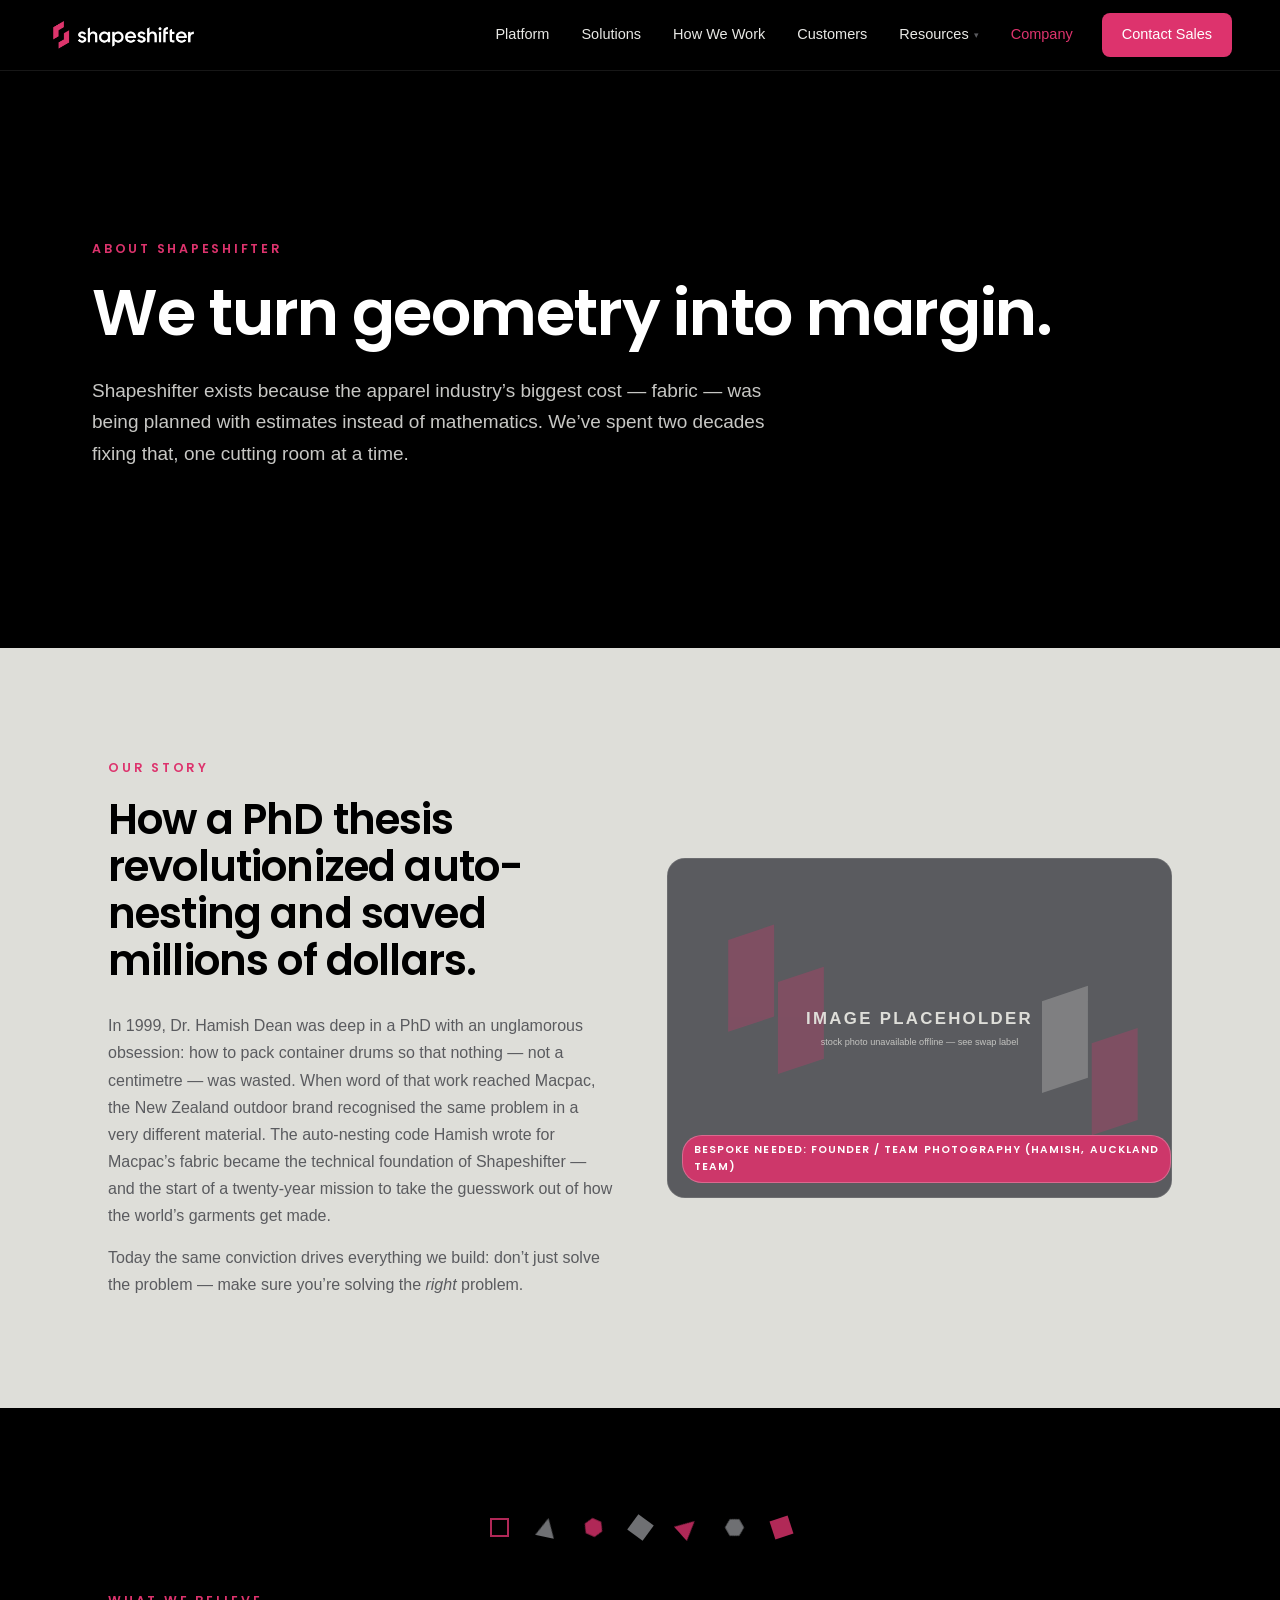
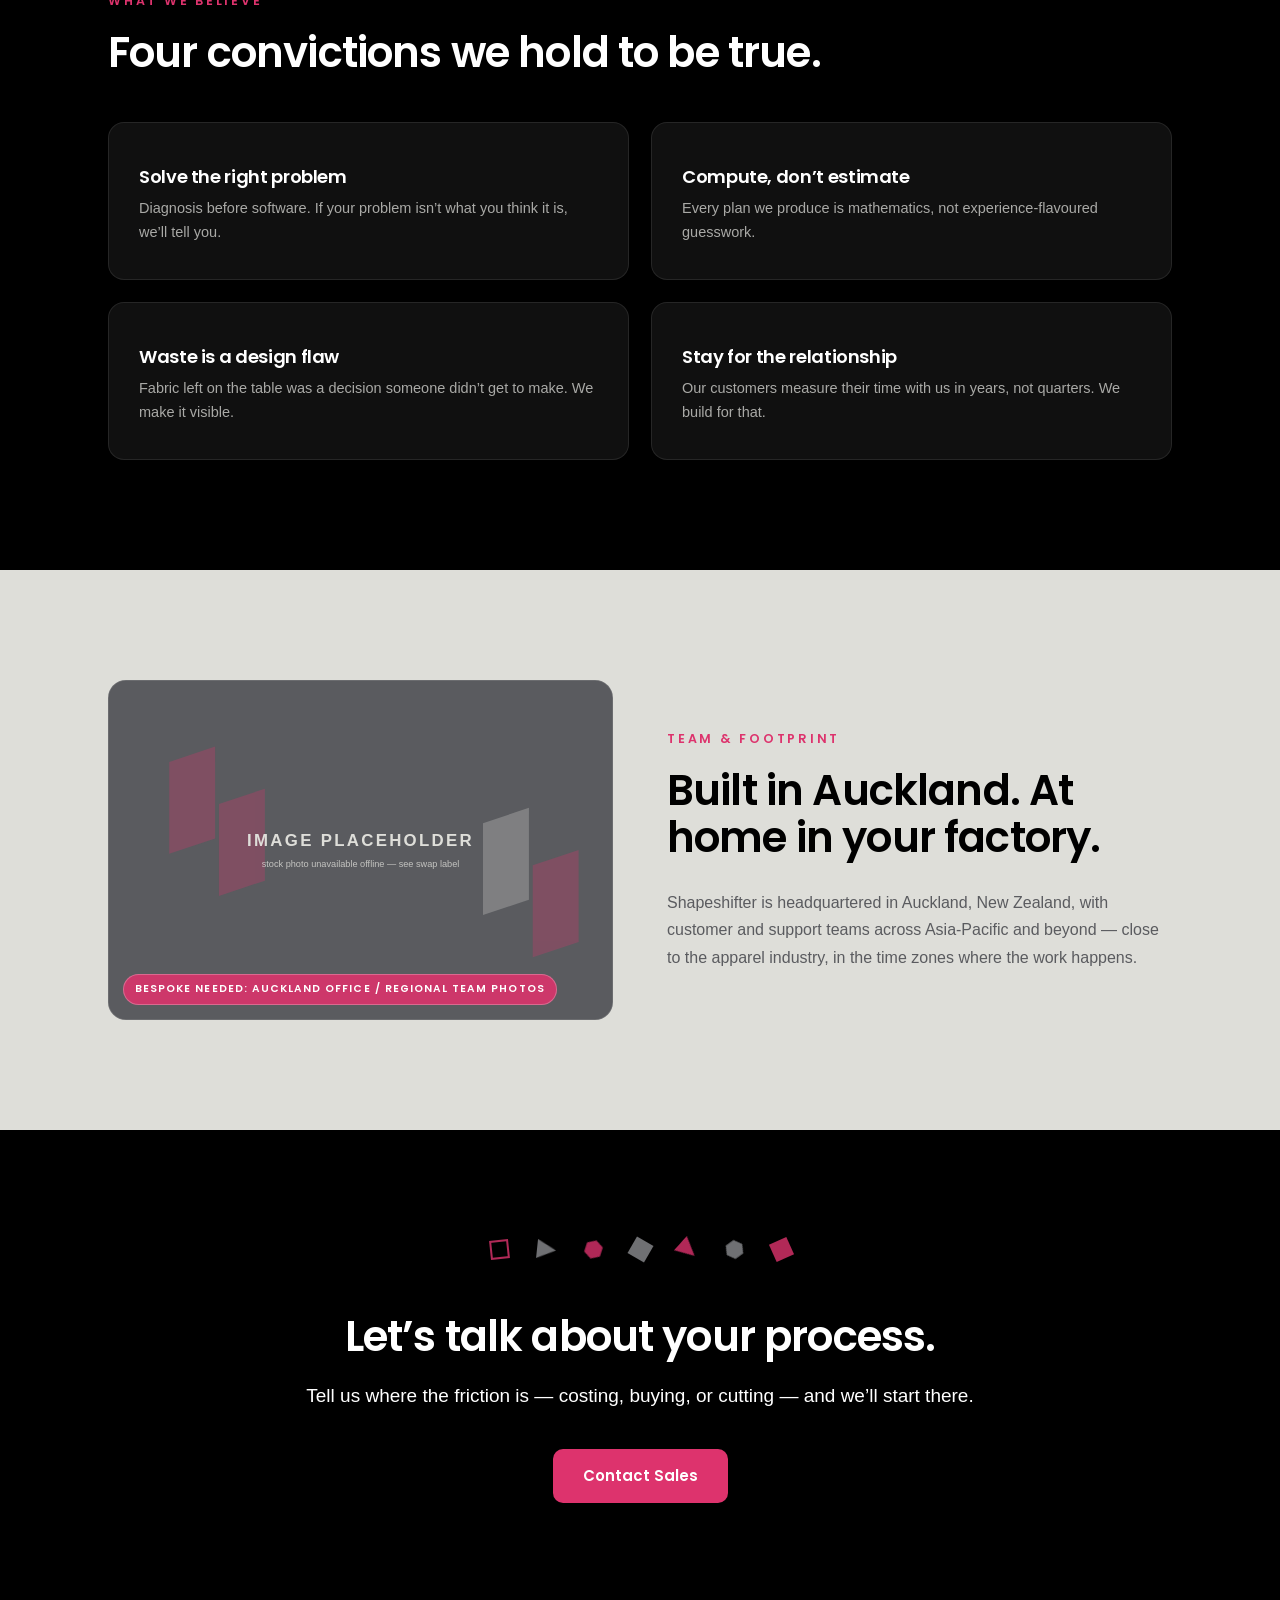
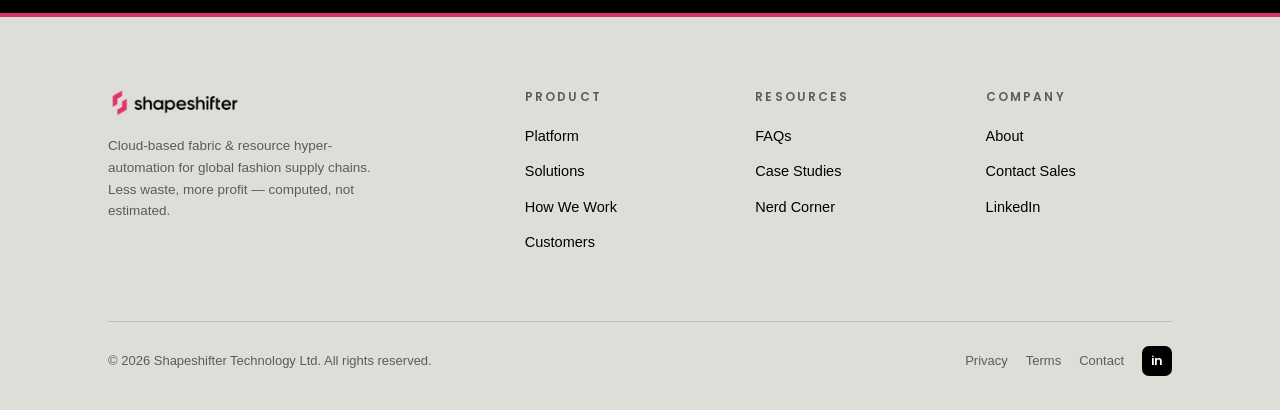
==== company.html @ 65d4a34c "updated resource section" ====
<!DOCTYPE html>
<html lang="en">
<head>
<meta charset="UTF-8">
<meta name="viewport" content="width=device-width, initial-scale=1.0">
<title>Company — A Head for Mathematics, a Heart for Business | Shapeshifter</title>
<meta name="description" content="Founded in Auckland by Dr. Hamish Dean, Shapeshifter has spent two decades taking the guesswork out of apparel production.">
<!-- DRAFT: remove the noindex line below at launch -->
<meta name="robots" content="noindex, nofollow">
<link rel="stylesheet" href="assets/css/style.css?v=4">
</head>
<body data-page="company">
<header class="site-head">
  <div class="bar">
    <a class="logo" href="index.html" aria-label="Shapeshifter home"><img src="assets/img/logo-dark-bg.png" alt="Shapeshifter"></a>
    <button class="burger" aria-label="Menu"><span></span><span></span><span></span></button>
    <ul class="site-nav">
      <li><a href="platform.html" data-nav="platform">Platform</a></li>
      <li><a href="solutions.html" data-nav="solutions">Solutions</a></li>
      <li><a href="how-we-work.html" data-nav="how">How We Work</a></li>
      <li><a href="customers.html" data-nav="customers">Customers</a></li>
      <li class="has-drop">
        <a href="resources.html" data-nav="resources">Resources<span class="caret">&#9662;</span></a>
        <div class="drop">
          <a href="resources.html#faq">FAQs<span>Questions buyers actually ask</span></a>
          <a href="resources.html#case-studies">Case Studies<span>Results on real factory floors</span></a>
          <a href="resources.html#nerd-corner">Nerd Corner<span>The mathematics behind Shapeshifter</span></a>
        </div>
      </li>
      <li><a href="company.html" data-nav="company">Company</a></li>
      <li><a class="btn-nav" href="contact.html">Contact Sales</a></li>
    </ul>
  </div>
</header>
<main>

<section class="sec-dark hero">
  
  <div class="wrap">
    <div class="eyebrow reveal">About Shapeshifter</div>
    <h1 class="h-hero reveal d1">We turn geometry into margin.</h1>
    <p class="lede reveal d2">Shapeshifter exists because the apparel industry&rsquo;s biggest cost &mdash; fabric &mdash; was being planned with estimates instead of mathematics. We&rsquo;ve spent two decades fixing that, one cutting room at a time.</p>
  </div>
</section>

<section class="sec-light pad">
  
  <div class="wrap">
    <div class="split">
      <div>
        <div class="eyebrow reveal">Our Story</div>
        <h2 class="h-sec reveal d1">How a PhD thesis revolutionized auto-nesting and saved millions of dollars.</h2>
        <p class="body-copy reveal d2 mt-2">In 1999, Dr. Hamish Dean was deep in a PhD with an unglamorous obsession: how to pack container drums so that nothing &mdash; not a centimetre &mdash; was wasted. When word of that work reached Macpac, the New Zealand outdoor brand recognised the same problem in a very different material. The auto-nesting code Hamish wrote for Macpac&rsquo;s fabric became the technical foundation of Shapeshifter &mdash; and the start of a twenty-year mission to take the guesswork out of how the world&rsquo;s garments get made.</p>
        <p class="body-copy reveal d3 mt-1">Today the same conviction drives everything we build: don&rsquo;t just solve the problem &mdash; make sure you&rsquo;re solving the <em>right</em> problem.</p>
      </div>
      <figure class="figure "><img src="https://images.unsplash.com/photo-1542044801-30d3e45ae49a?auto=format&fit=crop&w=1600&q=70" alt="Assorted colored thread spools" loading="lazy" onerror="this.onerror=null;this.src='assets/img/placeholder-photo.svg'"><figcaption class="swap-tag bespoke">BESPOKE NEEDED: founder / team photography (Hamish, Auckland team)</figcaption></figure>
    </div>
  </div>
</section>

<section class="sec-dark pad">
  
  <div class="wrap"><div class="shape-row" aria-hidden="true"><i class="sq" data-rs="0.4"></i><i class="tri gray" data-rs="-0.55"></i><i class="hex" data-rs="0.3"></i><i class="sq solid gray" data-rs="-0.34"></i><i class="tri" data-rs="0.5"></i><i class="hex gray" data-rs="-0.4"></i><i class="sq solid" data-rs="0.45"></i></div>
    <div class="eyebrow reveal">What We Believe</div>
    <h2 class="h-sec reveal d1">Four convictions we hold to be true.</h2>
    <div class="grid-2 mt-3">
      <div class="card reveal"><h4>Solve the right problem</h4><p>Diagnosis before software. If your problem isn&rsquo;t what you think it is, we&rsquo;ll tell you.</p></div>
      <div class="card reveal d1"><h4>Compute, don&rsquo;t estimate</h4><p>Every plan we produce is mathematics, not experience-flavoured guesswork.</p></div>
      <div class="card reveal d2"><h4>Waste is a design flaw</h4><p>Fabric left on the table was a decision someone didn&rsquo;t get to make. We make it visible.</p></div>
      <div class="card reveal d3"><h4>Stay for the relationship</h4><p>Our customers measure their time with us in years, not quarters. We build for that.</p></div>
    </div>
  </div>
</section>

<section class="sec-light pad">
  <div class="wrap">
    <div class="split">
      <figure class="figure "><img src="https://images.unsplash.com/photo-1636986056375-184676d8ca14?auto=format&fit=crop&w=1600&q=70" alt="Modern textile production hall" loading="lazy" onerror="this.onerror=null;this.src='assets/img/placeholder-photo.svg'"><figcaption class="swap-tag bespoke">BESPOKE NEEDED: Auckland office / regional team photos</figcaption></figure>
      <div>
        <div class="eyebrow reveal">Team &amp; Footprint</div>
        <h2 class="h-sec reveal d1">Built in Auckland. At home in your factory.</h2>
        <p class="body-copy reveal d2 mt-2">Shapeshifter is headquartered in Auckland, New Zealand, with customer and support teams across Asia-Pacific and beyond &mdash; close to the apparel industry, in the time zones where the work happens.</p>
      </div>
    </div>
  </div>
</section>



<section class="cta-band pad">
  
  <div class="wrap"><div class="shape-row" aria-hidden="true"><i class="sq" data-rs="0.4"></i><i class="tri gray" data-rs="-0.55"></i><i class="hex" data-rs="0.3"></i><i class="sq solid gray" data-rs="-0.34"></i><i class="tri" data-rs="0.5"></i><i class="hex gray" data-rs="-0.4"></i><i class="sq solid" data-rs="0.45"></i></div>
    <h2 class="h-sec reveal">Let&rsquo;s talk about your process.</h2>
    <p class="lede reveal d1">Tell us where the friction is &mdash; costing, buying, or cutting &mdash; and we&rsquo;ll start there.</p>
    <div class="btn-row reveal d2">
      <a class="btn btn-coral" href="contact.html">Contact Sales</a>
    </div>
  </div>
</section>

</main>
<footer class="site-foot">
  <div class="wrap">
    <div class="foot-grid">
      <div>
        <a class="logo" href="index.html"><img src="assets/img/logo-black.png" alt="Shapeshifter"></a>
        <p class="tag">Cloud-based fabric &amp; resource hyper-automation for global fashion supply chains. Less waste, more profit &mdash; computed, not estimated.</p>
      </div>
      <div>
        <h5>Product</h5>
        <ul>
          <li><a href="platform.html">Platform</a></li>
          <li><a href="solutions.html">Solutions</a></li>
          <li><a href="how-we-work.html">How We Work</a></li>
          <li><a href="customers.html">Customers</a></li>
        </ul>
      </div>
      <div>
        <h5>Resources</h5>
        <ul>
          <li><a href="resources.html#faq">FAQs</a></li>
          <li><a href="resources.html#case-studies">Case Studies</a></li>
          <li><a href="resources.html#nerd-corner">Nerd Corner</a></li>
        </ul>
      </div>
      <div>
        <h5>Company</h5>
        <ul>
          <li><a href="company.html">About</a></li>
          <li><a href="contact.html">Contact Sales</a></li>
          <li><a href="https://www.linkedin.com/company/shapeshiftersocial" target="_blank" rel="noopener">LinkedIn</a></li>
        </ul>
      </div>
    </div>
    <div class="foot-base">
      <span>&copy; <span data-year>2026</span> Shapeshifter Technology Ltd. All rights reserved.</span>
      <span class="right">
        <a href="#">Privacy</a>
        <a href="#">Terms</a>
        <a href="contact.html">Contact</a>
        <a class="li-badge" href="https://www.linkedin.com/company/shapeshiftersocial" target="_blank" rel="noopener" aria-label="Shapeshifter on LinkedIn">in</a>
      </span>
    </div>
  </div>
</footer>
<script src="assets/js/main.js"></script>
</body>
</html>
---- assets/css/style.css ----
/* ============================================================
   ShapeShifter — mockup design system
   Palette: #000000 · #D26763 (coral) · #5A5B5F (gray) · #DEDED9 (stone)
   Headings: Poppins SemiBold (self-hosted) · Body: system sans
   ============================================================ */

@font-face{
  font-family:'Poppins'; font-style:normal; font-weight:400; font-display:swap;
  src:url('../fonts/poppins-latin-400-normal.woff2') format('woff2');
}
@font-face{
  font-family:'Poppins'; font-style:normal; font-weight:600; font-display:swap;
  src:url('../fonts/poppins-latin-600-normal.woff2') format('woff2');
}

:root{
  --black:#000000;
  --coral:#DD336D;
  --coral-deep:#B62456;
  --gray:#5A5B5F;
  --stone:#DEDED9;
  --white:#ffffff;
  --head:'Poppins',-apple-system,BlinkMacSystemFont,"Segoe UI",Roboto,Helvetica,Arial,sans-serif;
  --body:-apple-system,BlinkMacSystemFont,"Segoe UI",Roboto,Helvetica,Arial,sans-serif;
  --nav-h:70px;
  --wrap:1120px;
}

*{box-sizing:border-box;margin:0;padding:0}
html{scroll-behavior:smooth}
body{font-family:var(--body);color:var(--black);background:var(--black);line-height:1.6;-webkit-font-smoothing:antialiased}
img{max-width:100%;display:block}
a{color:inherit;text-decoration:none}
ul{list-style:none}

h1,h2,h3,h4{font-family:var(--head);font-weight:600;line-height:1.12;letter-spacing:-.02em}
.h-hero{font-size:clamp(38px,5.6vw,64px)}
.h-sec{font-size:clamp(28px,3.6vw,42px)}
.h-sub{font-size:clamp(19px,2vw,24px)}

.wrap{max-width:var(--wrap);margin:0 auto;padding:0 28px}
.eyebrow{font-family:var(--head);font-weight:600;font-size:12.5px;letter-spacing:.22em;text-transform:uppercase;color:var(--coral);margin-bottom:18px}
.lede{font-size:clamp(16px,1.6vw,19px);line-height:1.65;max-width:680px}
.body-copy{font-size:16px;line-height:1.7;max-width:680px}
.sec-dark .lede,.sec-dark .body-copy{color:#c7c7c4}
.sec-light .lede,.sec-light .body-copy{color:var(--gray)}

/* ---------- header ---------- */
.site-head{position:fixed;top:0;left:0;right:0;z-index:1000;background:rgba(0,0,0,.92);backdrop-filter:blur(10px);-webkit-backdrop-filter:blur(10px);border-bottom:1px solid rgba(255,255,255,.09)}
.site-head .bar{max-width:1240px;margin:0 auto;height:var(--nav-h);display:flex;align-items:center;gap:20px;padding:0 28px}
.site-head .logo img{height:36px;width:auto}
.site-nav{margin-left:auto;display:flex;align-items:center;gap:6px}
.site-nav>li{position:relative}
.site-nav>li>a{display:block;padding:10px 13px;color:#e8e8e5;font-size:14.5px;font-weight:500;border-radius:8px;transition:color .2s}
.site-nav>li>a:hover,.site-nav>li>a.active{color:var(--coral)}
.site-nav .caret{display:inline-block;margin-left:5px;font-size:9px;transform:translateY(-1px);color:var(--gray)}
.drop{position:absolute;top:calc(100% + 10px);left:50%;transform:translate(-50%,8px);background:#0d0d0d;border:1px solid rgba(255,255,255,.12);border-radius:12px;padding:8px;min-width:210px;opacity:0;visibility:hidden;transition:all .22s;box-shadow:0 18px 50px rgba(0,0,0,.5)}
.drop a{display:block;padding:10px 14px;font-size:14px;color:#d5d5d2;border-radius:8px;white-space:nowrap}
.drop a:hover{background:rgba(221,51,109,.14);color:#fff}
.drop a span{display:block;font-size:11.5px;color:var(--gray);margin-top:1px}
.has-drop:hover .drop,.has-drop.open .drop{opacity:1;visibility:visible;transform:translate(-50%,0)}
.btn-nav{background:var(--coral);color:#fff !important;font-weight:600;padding:10px 20px !important;border-radius:9px;margin-left:10px;transition:background .2s}
.btn-nav:hover{background:var(--coral-deep);color:#fff !important}
.burger{display:none;margin-left:auto;background:none;border:0;cursor:pointer;padding:8px}
.burger span{display:block;width:24px;height:2px;background:#fff;margin:5px 0;transition:.3s}

/* ---------- sections ---------- */
section{position:relative;overflow:hidden}
.sec-dark{background:var(--black);color:var(--white)}
.sec-light{background:var(--stone);color:var(--black)}
.pad{padding:110px 0}
.pad-sm{padding:80px 0}

/* hero */
.hero{padding:170px 0 110px;min-height:72vh;display:flex;align-items:center}
.hero .wrap{margin-left:clamp(28px,5vw,96px);margin-right:auto}
.hero .lede{margin-top:26px}

/* buttons */
.btn-row{display:flex;gap:14px;margin-top:38px;flex-wrap:wrap}
.btn{display:inline-block;font-family:var(--head);font-weight:600;font-size:15px;padding:15px 30px;border-radius:10px;transition:all .22s;cursor:pointer;border:0}
.btn-coral{background:var(--coral);color:#fff}
.btn-coral:hover{background:var(--coral-deep);transform:translateY(-2px)}
.btn-ghost{border:1.5px solid rgba(255,255,255,.4);color:#fff;background:transparent}
.btn-ghost:hover{border-color:var(--coral);color:var(--coral)}
.sec-light .btn-ghost{border-color:rgba(0,0,0,.35);color:var(--black)}
.sec-light .btn-ghost:hover{border-color:var(--coral);color:var(--coral)}

/* film / video */
.film-frame{position:relative;border-radius:18px;overflow:hidden;box-shadow:0 30px 80px rgba(0,0,0,.55);border:1px solid rgba(255,255,255,.12)}
.film-frame::before{content:"";display:block;padding-top:56.25%}
.film-frame iframe{position:absolute;inset:0;width:100%;height:100%;border:0}
.film-tag{display:flex;align-items:center;gap:10px;margin-bottom:22px;font-family:var(--head);font-weight:600;font-size:12.5px;letter-spacing:.2em;text-transform:uppercase;color:var(--gray)}
.film-tag i{width:34px;height:1.5px;background:var(--coral);display:inline-block}

/* cards */
.grid-3{display:grid;grid-template-columns:repeat(3,1fr);gap:22px}
.grid-4{display:grid;grid-template-columns:repeat(4,1fr);gap:20px}
.grid-2{display:grid;grid-template-columns:repeat(2,1fr);gap:22px}
.card{background:var(--white);border-radius:16px;padding:34px 30px;box-shadow:0 6px 26px rgba(0,0,0,.06)}
.sec-dark .card{background:#101010;border:1px solid rgba(255,255,255,.09);box-shadow:none}
.sec-dark .card h4{color:#fff}
.stat{font-family:var(--head);font-weight:600;font-size:clamp(38px,4.6vw,54px);color:var(--coral);letter-spacing:-.03em;line-height:1}
.card h4{font-size:18px;margin-top:10px}
.card p{font-size:14.5px;color:var(--gray);margin-top:10px;line-height:1.65}
.sec-dark .card p{color:#a9a9a6}

/* numbered steps */
.step-no{font-family:var(--head);font-weight:600;font-size:13px;letter-spacing:.16em;color:var(--coral)}

/* feature tiles (platform "Powerful features") */
.tile{border-radius:16px;padding:30px 28px;background:#101010;border:1px solid rgba(255,255,255,.09);transition:border-color .25s,transform .25s}
.tile:hover{border-color:var(--coral);transform:translateY(-4px)}
.tile .glyph{width:42px;height:42px;margin-bottom:18px;position:relative}
.tile .glyph::before,.tile .glyph::after{content:"";position:absolute;width:16px;height:24px;background:var(--coral);transform:skewY(-16deg)}
.tile .glyph::before{left:2px;top:0;opacity:.55}
.tile .glyph::after{left:16px;top:10px}
.tile h4{font-size:17px;color:#fff}
.tile p{font-size:14px;color:#a9a9a6;margin-top:8px;line-height:1.6}

/* accordion (E -> P -> S) */
.acc{border:1px solid rgba(255,255,255,.14);border-radius:16px;overflow:hidden;margin-top:44px}
.sec-light .acc{border-color:rgba(0,0,0,.15)}
.acc-item + .acc-item{border-top:1px solid rgba(255,255,255,.14)}
.sec-light .acc-item + .acc-item{border-top-color:rgba(0,0,0,.15)}
.acc-btn{width:100%;display:flex;align-items:center;justify-content:space-between;gap:16px;background:none;border:0;cursor:pointer;padding:22px 26px;font-family:var(--head);font-weight:600;font-size:17px;color:inherit;text-align:left}
.acc-btn .plus{font-size:22px;color:var(--coral);font-weight:400;transition:transform .3s}
.acc-item.open .acc-btn .plus{transform:rotate(45deg)}
.acc-panel{max-height:0;overflow:hidden;transition:max-height .45s ease}
.eps{display:grid;grid-template-columns:repeat(3,1fr);gap:12px;padding:0 26px 26px}
.eps>div{background:rgba(255,255,255,.05);border:1px solid rgba(255,255,255,.09);border-radius:12px;padding:18px}
.sec-light .eps>div{background:#fff;border-color:rgba(0,0,0,.07)}
.eps .k{font-family:var(--head);font-weight:600;font-size:10.5px;letter-spacing:.16em;text-transform:uppercase;margin-bottom:8px}
.eps .k.e{color:var(--gray)} .eps .k.p{color:#f082a9} .eps .k.s{color:var(--coral)}
.sec-light .eps .k.p{color:var(--coral-deep)}
.eps p{font-size:13.5px;line-height:1.6;color:#c7c7c4}
.sec-light .eps p{color:var(--gray)}

/* quotes */
.quote-big{font-family:var(--head);font-weight:600;font-size:clamp(22px,3vw,32px);line-height:1.35;max-width:840px}
.quote-big::before{content:"\201C";color:var(--coral);font-size:1.4em;line-height:0;vertical-align:-.35em;margin-right:6px}
.quote-who{margin-top:22px;font-size:14px;color:var(--gray);font-weight:600}
.quote-card{background:#101010;border:1px solid rgba(255,255,255,.09);border-left:3px solid var(--coral);border-radius:14px;padding:28px}
.quote-card p{font-size:16px;line-height:1.6;font-weight:500;color:#e8e8e5}
.quote-card .quote-who{margin-top:16px}

/* media / figures */
.figure{position:relative;border-radius:18px;overflow:hidden;background:#5A5B5F url('../img/placeholder-photo.svg') center/cover no-repeat;border:1px solid rgba(255,255,255,.10)}
.figure img{width:100%;height:100%;object-fit:cover;transform:scale(1.02);transition:transform 6s ease}
.figure:hover img{transform:scale(1.09)}
.swap-tag{position:absolute;left:14px;bottom:14px;z-index:3;background:rgba(0,0,0,.72);color:#fff;font-family:var(--head);font-weight:600;font-size:10.5px;letter-spacing:.1em;text-transform:uppercase;padding:6px 11px;border-radius:20px;border:1px solid rgba(255,255,255,.25)}
.swap-tag.bespoke{background:rgba(221,51,109,.88)}
.split{display:grid;grid-template-columns:1fr 1fr;gap:54px;align-items:center}
.split .figure{min-height:340px}
.split .figure img{position:absolute;inset:0}

/* logo chips / names */
.chips{display:flex;flex-wrap:wrap;gap:12px;margin-top:26px}
.chips span{border:1px solid rgba(0,0,0,.2);border-radius:8px;padding:9px 18px;font-family:var(--head);font-weight:600;font-size:12.5px;letter-spacing:.08em;color:var(--gray);background:#fff}
.sec-dark .chips span{background:transparent;border-color:rgba(255,255,255,.2);color:#c7c7c4}

/* stats band */
.stat-band{display:flex;gap:64px;flex-wrap:wrap;margin-top:46px}
.stat-band .v{font-family:var(--head);font-weight:600;font-size:clamp(34px,4vw,48px);color:var(--coral);line-height:1}
.stat-band .l{font-size:13.5px;color:var(--gray);margin-top:8px;max-width:180px;line-height:1.5}

/* FAQ */
.faq-cat{font-family:var(--head);font-weight:600;font-size:12.5px;letter-spacing:.2em;text-transform:uppercase;color:var(--coral);margin:40px 0 6px}
.faq-item{border-bottom:1px solid rgba(0,0,0,.12);padding:20px 0}
.faq-item h4{font-size:17px}
.faq-item p{font-size:15px;color:var(--gray);margin-top:8px;max-width:760px;line-height:1.65}

/* resource cards */
.res-card{display:block;background:var(--white);border-radius:16px;overflow:hidden;box-shadow:0 6px 26px rgba(0,0,0,.06);transition:transform .25s,box-shadow .25s}
.res-card:hover{transform:translateY(-5px);box-shadow:0 16px 40px rgba(0,0,0,.12)}
.res-card .figure{border-radius:0;height:170px}
.res-card .pad-in{padding:22px 24px 26px}
.res-card .kind{font-family:var(--head);font-weight:600;font-size:11px;letter-spacing:.16em;text-transform:uppercase;color:var(--coral)}
.res-card h4{font-size:17px;margin-top:8px;line-height:1.35}
.res-card p{font-size:13.5px;color:var(--gray);margin-top:8px}
.sec-dark .res-card{background:#101010;border:1px solid rgba(255,255,255,.09)}
.sec-dark .res-card h4{color:#fff}

/* CTA band */
.cta-band{position:relative;background:var(--black);color:#fff;text-align:center}
.cta-band .h-sec{max-width:760px;margin:0 auto}
.cta-band .lede{margin:20px auto 0}
.cta-band .btn-row{justify-content:center}

/* footer */
.site-foot{background:var(--stone);color:var(--black);padding:70px 0 34px;border-top:4px solid var(--coral)}
.foot-grid{display:grid;grid-template-columns:2fr 1fr 1fr 1fr;gap:44px}
.site-foot .logo img{height:32px}
.site-foot .tag{font-size:13.5px;color:var(--gray);margin-top:16px;max-width:280px;line-height:1.6}
.site-foot h5{font-family:var(--head);font-weight:600;font-size:12px;letter-spacing:.18em;text-transform:uppercase;color:var(--gray);margin-bottom:16px}
.site-foot li{margin-bottom:10px}
.site-foot li a{font-size:14.5px;color:var(--black);transition:color .2s}
.site-foot li a:hover{color:var(--coral)}
.foot-base{display:flex;flex-wrap:wrap;gap:18px;align-items:center;margin-top:56px;padding-top:24px;border-top:1px solid rgba(0,0,0,.14);font-size:13px;color:var(--gray)}
.foot-base .right{margin-left:auto;display:flex;gap:18px;align-items:center}
.foot-base a:hover{color:var(--coral)}
.li-badge{display:inline-flex;align-items:center;justify-content:center;width:30px;height:30px;border-radius:7px;background:var(--black);color:#fff;font-family:var(--head);font-weight:600;font-size:12.5px}
.li-badge:hover{background:var(--coral);color:#fff}

/* floating brand shapes */
.shapes{position:absolute;inset:0;pointer-events:none;z-index:0}
.shape{position:absolute;background:var(--coral);opacity:.18;transform:skewY(-16deg);border-radius:4px;will-change:transform}
.sec-light .shape{opacity:.28}
.wrap,.hero .wrap{position:relative;z-index:2}

/* scroll reveal */
.reveal{opacity:0;transform:translateY(28px);transition:opacity .8s ease,transform .8s ease}
.reveal.in{opacity:1;transform:none}
.d1{transition-delay:.12s}.d2{transition-delay:.24s}.d3{transition-delay:.36s}.d4{transition-delay:.48s}
@media (prefers-reduced-motion:reduce){.reveal{opacity:1;transform:none;transition:none}.figure img{transition:none}}

/* helpers */
.mt-1{margin-top:14px}.mt-2{margin-top:28px}.mt-3{margin-top:46px}.mt-4{margin-top:64px}
.center{text-align:center}
.max-720{max-width:720px}
.mx-auto{margin-left:auto;margin-right:auto}

/* ---------- responsive ---------- */
@media(max-width:960px){
  .grid-3,.grid-4{grid-template-columns:repeat(2,1fr)}
  .split{grid-template-columns:1fr;gap:30px}
  .foot-grid{grid-template-columns:1fr 1fr}
}
@media(max-width:720px){
  .site-nav{position:fixed;top:var(--nav-h);left:0;right:0;background:#000;flex-direction:column;align-items:stretch;padding:16px 22px 26px;gap:2px;display:none;border-bottom:1px solid rgba(255,255,255,.12)}
  .site-nav.open{display:flex}
  .drop{position:static;transform:none;opacity:1;visibility:visible;display:none;box-shadow:none;border:0;background:rgba(255,255,255,.04);margin:4px 0 8px}
  .has-drop.open .drop{display:block}
  .btn-nav{margin:14px 0 0;text-align:center}
  .burger{display:block}
  .grid-3,.grid-4,.grid-2,.eps{grid-template-columns:1fr}
  .stat-band{gap:34px}
  .hero{padding:130px 0 80px;min-height:0}
  .pad{padding:76px 0}
}

/* ---------- v3 additions ---------- */
/* hero background image */
.hero-bg{position:absolute;inset:0;z-index:0}
.hero-bg img{width:100%;height:100%;object-fit:cover;opacity:0.9}
.hero-bg::after{content:"";position:absolute;inset:0;background:linear-gradient(100deg,rgba(0,0,0,0.94) 5%,rgba(0,0,0,.1) 65%,rgba(0,0,0,.85) 100%)}
.hero-swap{position:absolute;right:18px;bottom:18px;left:auto;z-index:5}

/* film fallback link */
.film-fallback{margin-top:14px;font-size:13px;text-align:right}
.film-fallback a{color:var(--gray);transition:color .2s}
.film-fallback a:hover{color:var(--coral)}

/* rotating shape rows between sections */
.shape-row{display:flex;justify-content:center;align-items:center;gap:28px;margin:0 0 54px}
.shape-row i{display:block;width:19px;height:19px;border:2.5px solid var(--coral);opacity:.8;will-change:transform}
.shape-row i.solid{background:var(--coral);border:0}
.shape-row i.gray{border-color:var(--gray)}
.shape-row i.solid.gray{background:var(--gray);border:0}
.shape-row i.tri{clip-path:polygon(50% 0,100% 100%,0 100%);border:0;background:var(--coral)}
.shape-row i.tri.gray{background:var(--gray)}
.shape-row i.hex{clip-path:polygon(25% 6%,75% 6%,100% 50%,75% 94%,25% 94%,0 50%);border:0;background:var(--coral)}
.shape-row i.hex.gray{background:var(--gray)}
.sec-dark .shape-row i.gray,.cta-band .shape-row i.gray{border-color:#8b8c90}
.sec-dark .shape-row i.tri.gray,.sec-dark .shape-row i.hex.gray,.sec-dark .shape-row i.solid.gray,.cta-band .shape-row i.tri.gray,.cta-band .shape-row i.hex.gray,.cta-band .shape-row i.solid.gray{background:#8b8c90}
.figure.ui{aspect-ratio:1.6}

/* ---------- animated process diagram ---------- */
.proc{background:#fff;border:1px solid rgba(0,0,0,.08);border-radius:20px;padding:34px 32px 30px;margin-top:44px;box-shadow:0 10px 40px rgba(0,0,0,.07)}
.proc-thread{width:100%;height:84px;display:block;margin-bottom:6px}
.proc-thread .thread-guide{fill:none;stroke:rgba(0,0,0,.08);stroke-width:2}
.proc-thread .thread{fill:none;stroke:var(--coral);stroke-width:2.5;stroke-linecap:round;stroke-dasharray:11 9;animation:stitch 22s linear infinite}
@keyframes stitch{to{stroke-dashoffset:-400}}
.proc-thread circle{fill:#fff;stroke:var(--coral);stroke-width:2.5}
.proc-grid{display:grid;grid-template-columns:repeat(3,1fr);gap:18px}
.proc-img{position:relative;aspect-ratio:4/3;border-radius:12px;overflow:hidden;border:1px solid rgba(0,0,0,.1);background:url('../img/placeholder-photo.svg') center/cover no-repeat}
.proc-img img{width:100%;height:100%;object-fit:cover;transition:transform .6s ease}
.proc-step:hover .proc-img img{transform:scale(1.06)}
.proc-img .swap-tag{left:10px;bottom:10px;font-size:9.5px;padding:5px 9px}
.proc-step h4{font-size:16px;margin-top:6px}
.proc-step p{font-size:13px;color:var(--gray);margin-top:6px;line-height:1.55}
.proc-metrics{display:flex;gap:56px;flex-wrap:wrap;margin-top:32px;padding-top:24px;border-top:1px solid rgba(0,0,0,.09)}
.proc-metrics .count{font-family:var(--head);font-weight:600;font-size:34px;color:var(--coral);letter-spacing:-.02em}
.proc-metrics small{display:block;font-size:12.5px;color:var(--gray);margin-top:2px}
@media(prefers-reduced-motion:reduce){.proc-thread .thread{animation:none}}
@media(max-width:960px){.proc-grid{grid-template-columns:repeat(2,1fr)}.proc-thread{display:none}}
@media(max-width:720px){.proc-grid{grid-template-columns:1fr}.proc-metrics{gap:30px}}

/* ---------- logo conveyor belts ---------- */
.belt-label{font-family:var(--head);font-weight:600;font-size:12px;letter-spacing:.2em;text-transform:uppercase;color:var(--gray);margin-top:30px}
.belt{overflow:hidden;position:relative;margin-top:16px;-webkit-mask-image:linear-gradient(90deg,transparent,#000 8%,#000 92%,transparent);mask-image:linear-gradient(90deg,transparent,#000 8%,#000 92%,transparent)}
.belt-track{display:flex;align-items:center;gap:74px;width:max-content;padding:10px 0;animation:belt var(--belt-dur,32s) linear infinite}
.belt.reverse .belt-track{animation-direction:reverse}
.belt:hover .belt-track{animation-play-state:paused}
.belt img{height:42px;width:auto;max-width:170px;object-fit:contain}
@keyframes belt{to{transform:translateX(-50%)}}
.belt-note{font-size:11.5px;color:#8a8b8f;margin-top:18px;max-width:640px;line-height:1.5}
@media (prefers-reduced-motion:reduce){.belt-track{animation:none}}
@media (max-width:720px){.belt-track{gap:44px}.belt img{height:32px}}

/* ---------- illustrated how-it-works steps ---------- */
.hiw-steps{display:grid;grid-template-columns:repeat(3,1fr);gap:20px;margin-top:44px;position:relative}
.hiw-step{background:#F2F2EE;border:1px solid var(--stone);border-radius:12px;padding:20px 20px 18px;display:flex;flex-direction:column;min-width:0}
.sec-dark .hiw-step{border-color:rgba(255,255,255,.14)}
.step-top{display:flex;align-items:center;gap:10px;margin-bottom:12px}
.step-num{font-family:var(--head);font-weight:600;font-size:12px;color:#fff;background:var(--black);border-radius:999px;width:28px;height:28px;display:flex;align-items:center;justify-content:center;flex-shrink:0}
.step-label{font-family:var(--head);font-weight:600;font-size:10.5px;letter-spacing:.15em;text-transform:uppercase;color:var(--gray)}
.hiw-step h3{font-family:var(--head);font-weight:600;font-size:17px;line-height:1.3;margin-bottom:6px;color:var(--black)}
.hiw-step p{font-size:13px;line-height:1.55;color:var(--gray);margin-bottom:16px}
.viz{margin-top:auto;background:#fff;border:1px solid var(--stone);border-radius:10px;padding:10px}
.viz svg{display:block;width:100%;height:auto}
.hiw-connector{position:absolute;top:50%;width:24px;display:none;z-index:2}
@media(min-width:641px){.hiw-connector{display:block}.hiw-connector.c1{left:calc(33.333% - 12px)}.hiw-connector.c2{left:calc(66.666% - 12px)}}
@media(max-width:640px){.hiw-steps{grid-template-columns:1fr}.hiw-step .viz{max-width:360px}}
.hiw-results{margin-top:32px;background:#101010;border:1px solid rgba(255,255,255,.12);border-radius:12px;padding:24px 30px;display:grid;grid-template-columns:repeat(3,1fr);gap:20px}
.sec-light .hiw-results{background:var(--black);border-color:transparent}
@media(max-width:640px){.hiw-results{grid-template-columns:1fr;padding:22px 24px}}
.hiw-results .big{font-family:var(--head);font-weight:600;font-size:21px;color:#fff}
.hiw-results .big em{color:var(--coral);font-style:normal}
.hiw-results .small{margin-top:3px;font-size:12.5px;color:#B9BABE;line-height:1.5}
/* viz micro-animations, keyed to the site reveal system */
.draw-dot{opacity:0;transition:opacity .4s ease}
.reveal.in .draw-dot{opacity:1}
.reveal.in .draw-dot:nth-of-type(1){transition-delay:.5s}
.reveal.in .draw-dot:nth-of-type(2){transition-delay:.65s}
.reveal.in .draw-dot:nth-of-type(3){transition-delay:.8s}
.reveal.in .draw-dot:nth-of-type(4){transition-delay:.95s}
.reveal.in .draw-dot:nth-of-type(5){transition-delay:1.1s}
.reveal.in .draw-dot:nth-of-type(6){transition-delay:1.25s}
.win-pulse{animation:none}
.reveal.in .win-pulse{animation:winpulse 2.4s ease-in-out 1.2s infinite}
@keyframes winpulse{0%,100%{opacity:1}50%{opacity:.55}}
@media(prefers-reduced-motion:reduce){.reveal.in .win-pulse{animation:none}.draw-dot{opacity:1;transition:none}}

/* ---------- gentle line animations in the step vizzes ---------- */
.reveal.in .march-line{animation:marchdash 3.4s linear infinite}
.reveal.in .march-slow path{animation:marchdash 7s linear infinite}
@keyframes marchdash{to{stroke-dashoffset:-64}}
.po-bars rect{transform:scaleX(0);transform-origin:left center;transform-box:fill-box;transition:transform .7s cubic-bezier(.2,.7,.3,1)}
.reveal.in .po-bars rect{transform:scaleX(1)}
.reveal.in .po-bars rect:nth-of-type(1){transition-delay:.3s}
.reveal.in .po-bars rect:nth-of-type(2){transition-delay:.45s}
.reveal.in .po-bars rect:nth-of-type(3){transition-delay:.6s}
.reveal.in .po-bars rect:nth-of-type(4){transition-delay:.75s}
.reveal.in .po-bars rect:nth-of-type(5){transition-delay:.9s}
.draw-callout{stroke-dasharray:1;stroke-dashoffset:1;transition:stroke-dashoffset .6s ease 1.05s}
.reveal.in .draw-callout{stroke-dashoffset:0}
.hiw-connector{animation:nudge 2.8s ease-in-out infinite}
.hiw-connector.c2{animation-delay:.5s}
@keyframes nudge{0%,100%{transform:translateX(0)}50%{transform:translateX(5px)}}
@media (prefers-reduced-motion:reduce){
  .reveal.in .march-line,.reveal.in .march-slow path,.hiw-connector{animation:none}
  .po-bars rect{transform:scaleX(1);transition:none}
  .draw-callout{stroke-dashoffset:0;transition:none}
}
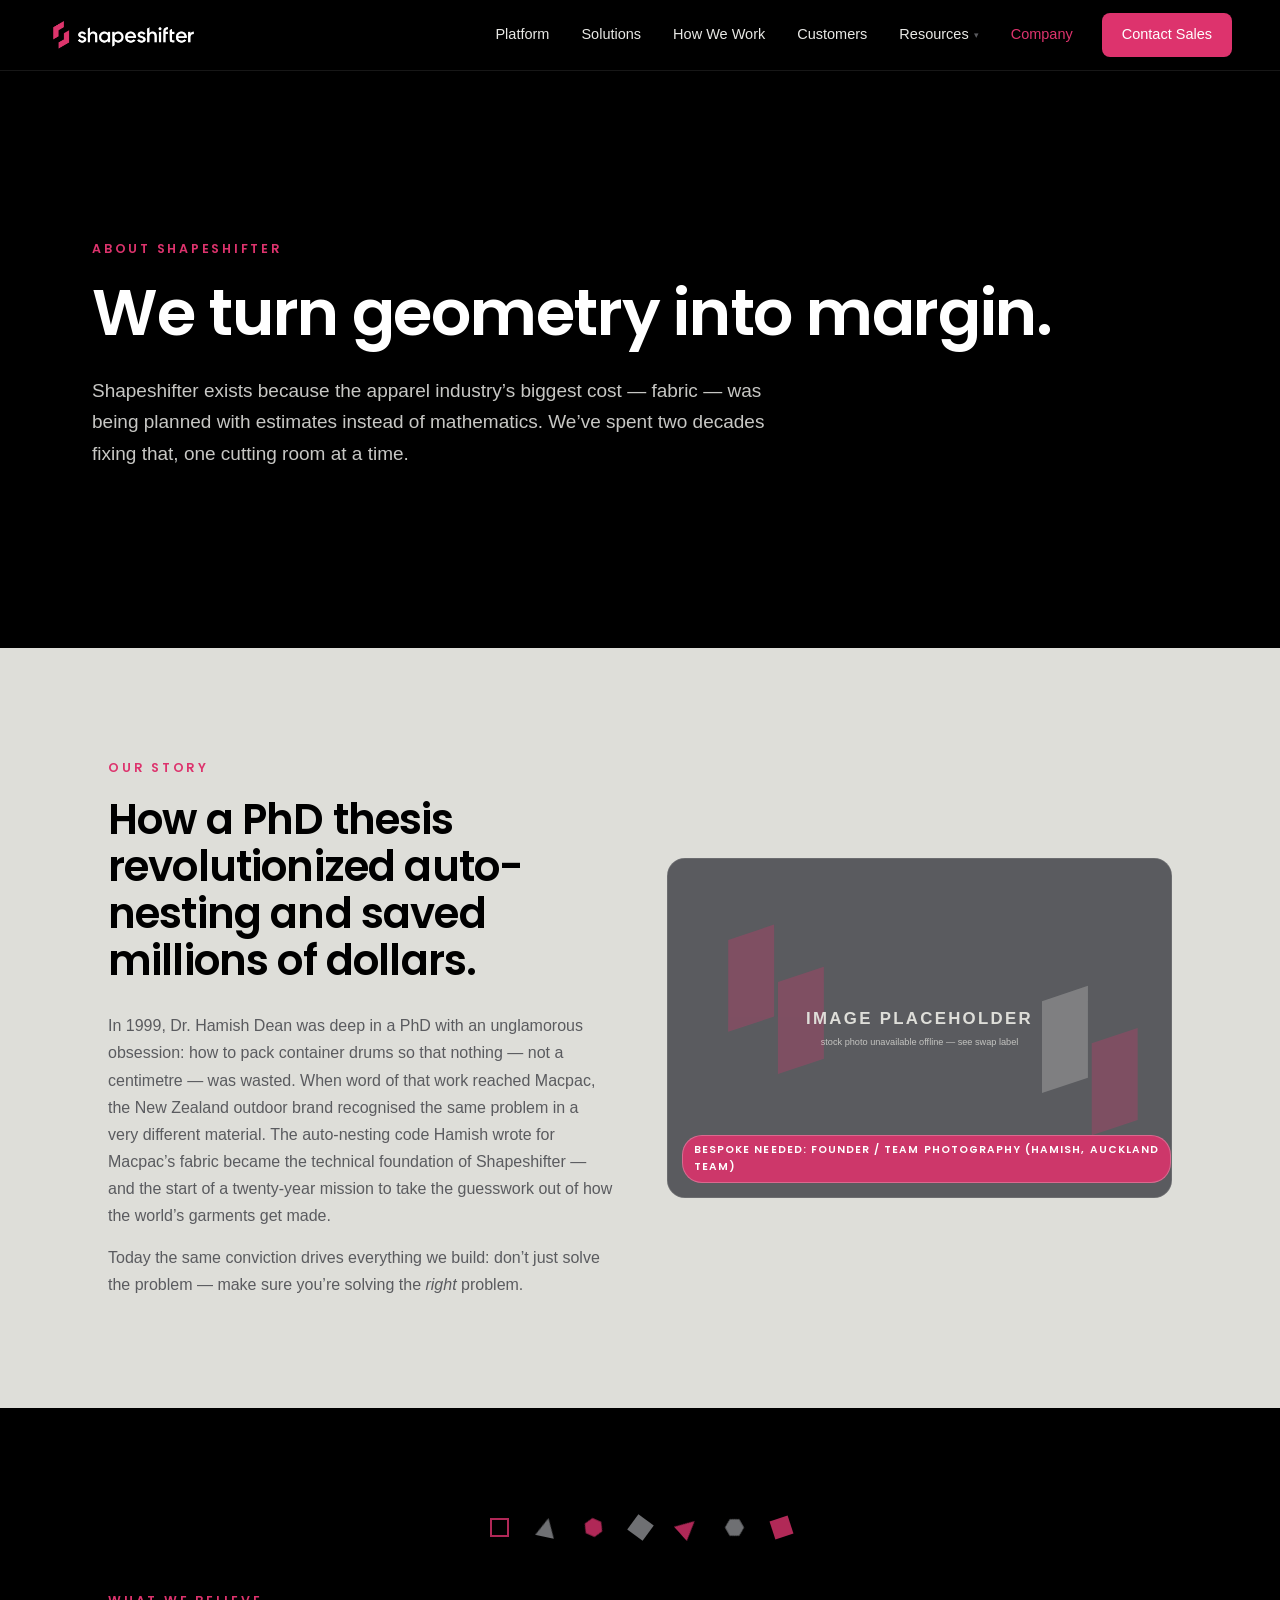
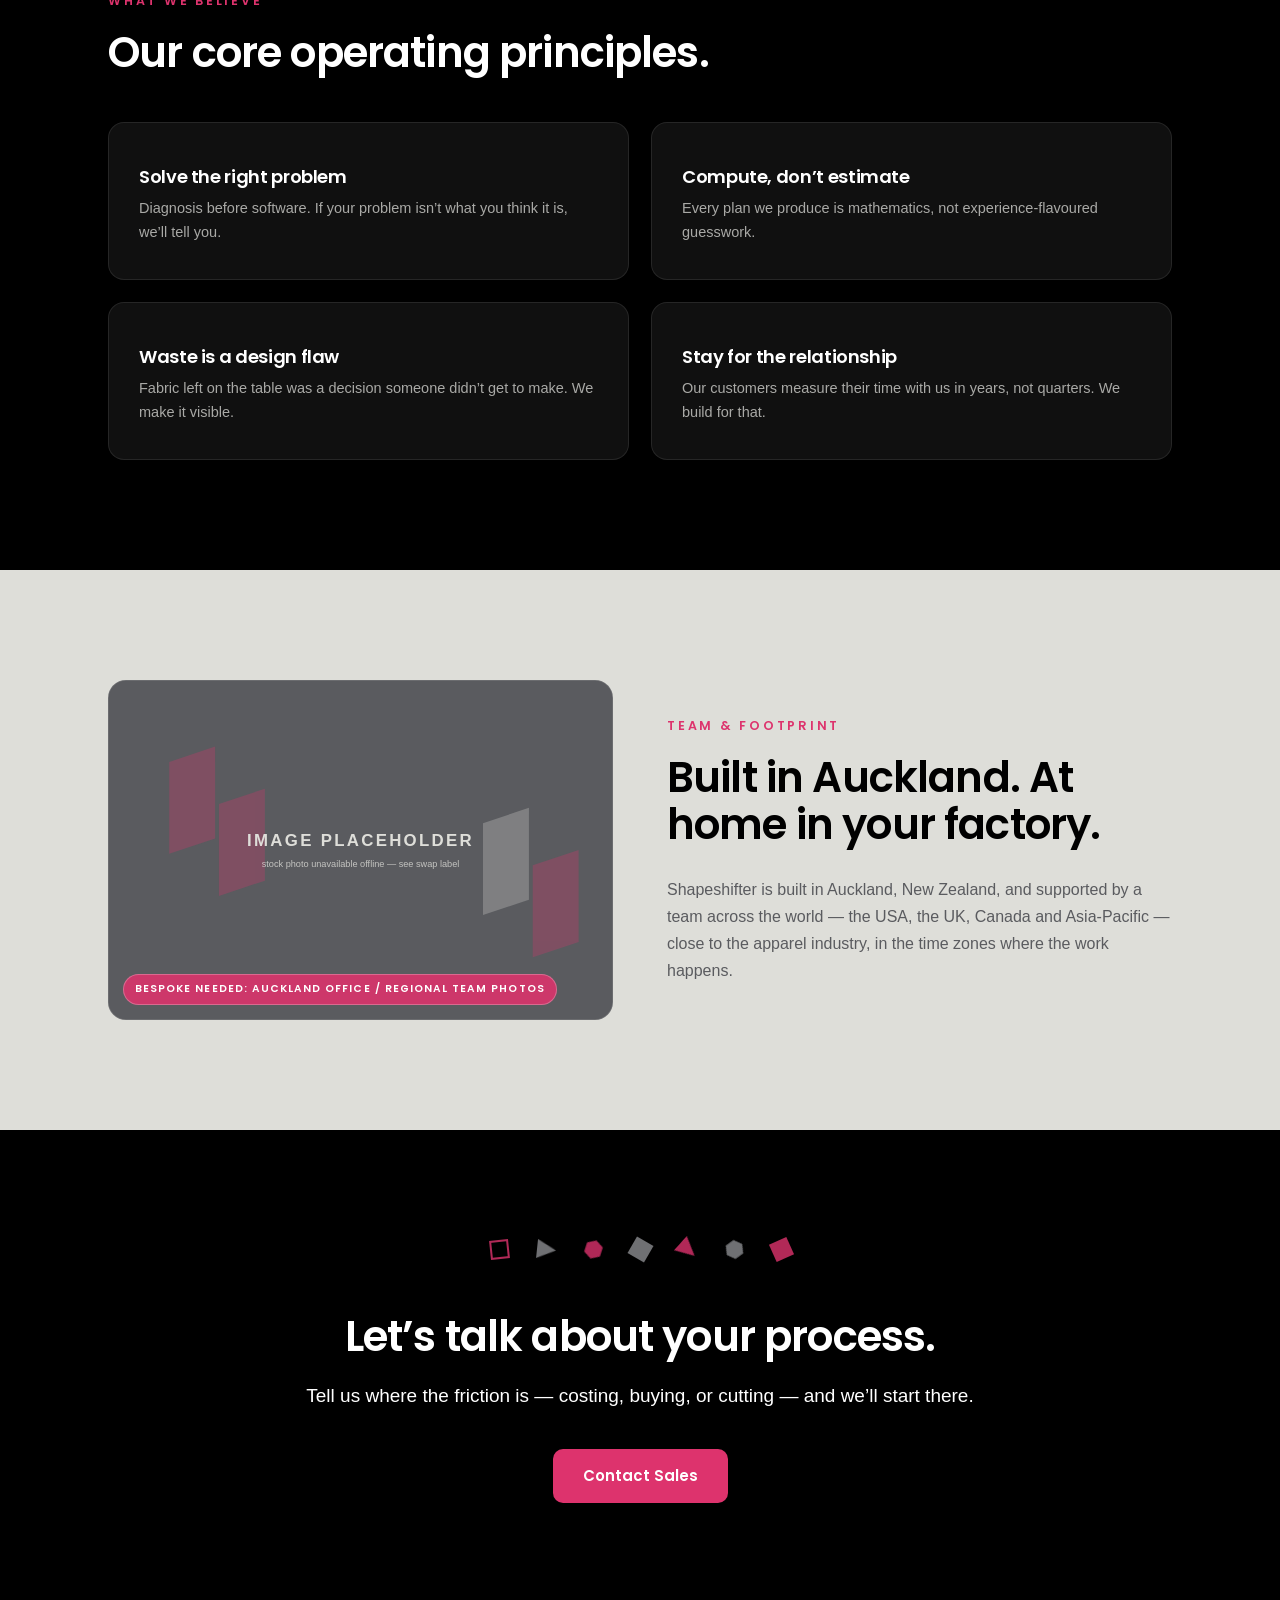
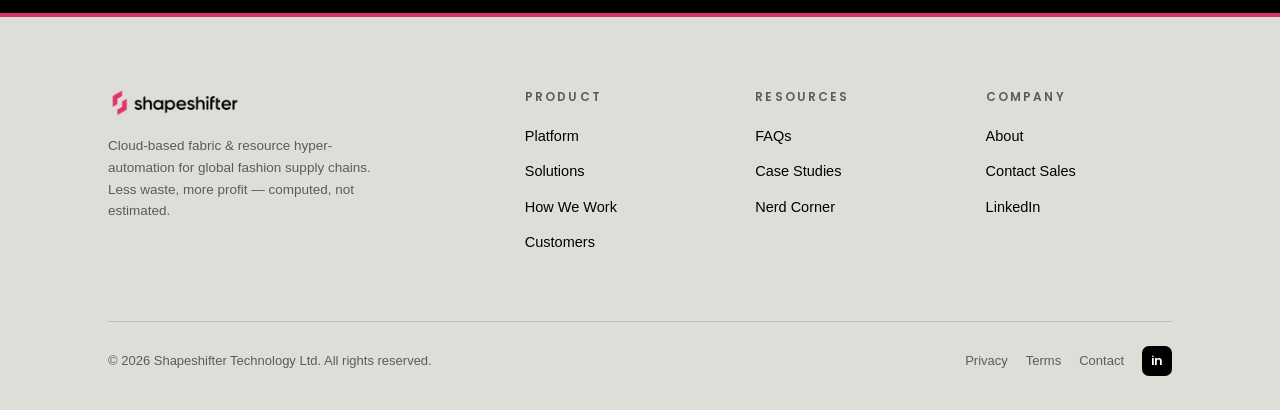
==== commit 2f20aa3a: "more text changes" ====
--- a/company.html
+++ b/company.html
@@ -62,7 +62,7 @@
   
   <div class="wrap"><div class="shape-row" aria-hidden="true"><i class="sq" data-rs="0.4"></i><i class="tri gray" data-rs="-0.55"></i><i class="hex" data-rs="0.3"></i><i class="sq solid gray" data-rs="-0.34"></i><i class="tri" data-rs="0.5"></i><i class="hex gray" data-rs="-0.4"></i><i class="sq solid" data-rs="0.45"></i></div>
     <div class="eyebrow reveal">What We Believe</div>
-    <h2 class="h-sec reveal d1">Four convictions we hold to be true.</h2>
+    <h2 class="h-sec reveal d1">Our core operating principles.</h2>
     <div class="grid-2 mt-3">
       <div class="card reveal"><h4>Solve the right problem</h4><p>Diagnosis before software. If your problem isn&rsquo;t what you think it is, we&rsquo;ll tell you.</p></div>
       <div class="card reveal d1"><h4>Compute, don&rsquo;t estimate</h4><p>Every plan we produce is mathematics, not experience-flavoured guesswork.</p></div>
@@ -79,7 +79,7 @@
       <div>
         <div class="eyebrow reveal">Team &amp; Footprint</div>
         <h2 class="h-sec reveal d1">Built in Auckland. At home in your factory.</h2>
-        <p class="body-copy reveal d2 mt-2">Shapeshifter is headquartered in Auckland, New Zealand, with customer and support teams across Asia-Pacific and beyond &mdash; close to the apparel industry, in the time zones where the work happens.</p>
+        <p class="body-copy reveal d2 mt-2">Shapeshifter is built in Auckland, New Zealand, and supported by a team across the world &mdash; the USA, the UK, Canada and Asia-Pacific &mdash; close to the apparel industry, in the time zones where the work happens.</p>
       </div>
     </div>
   </div>
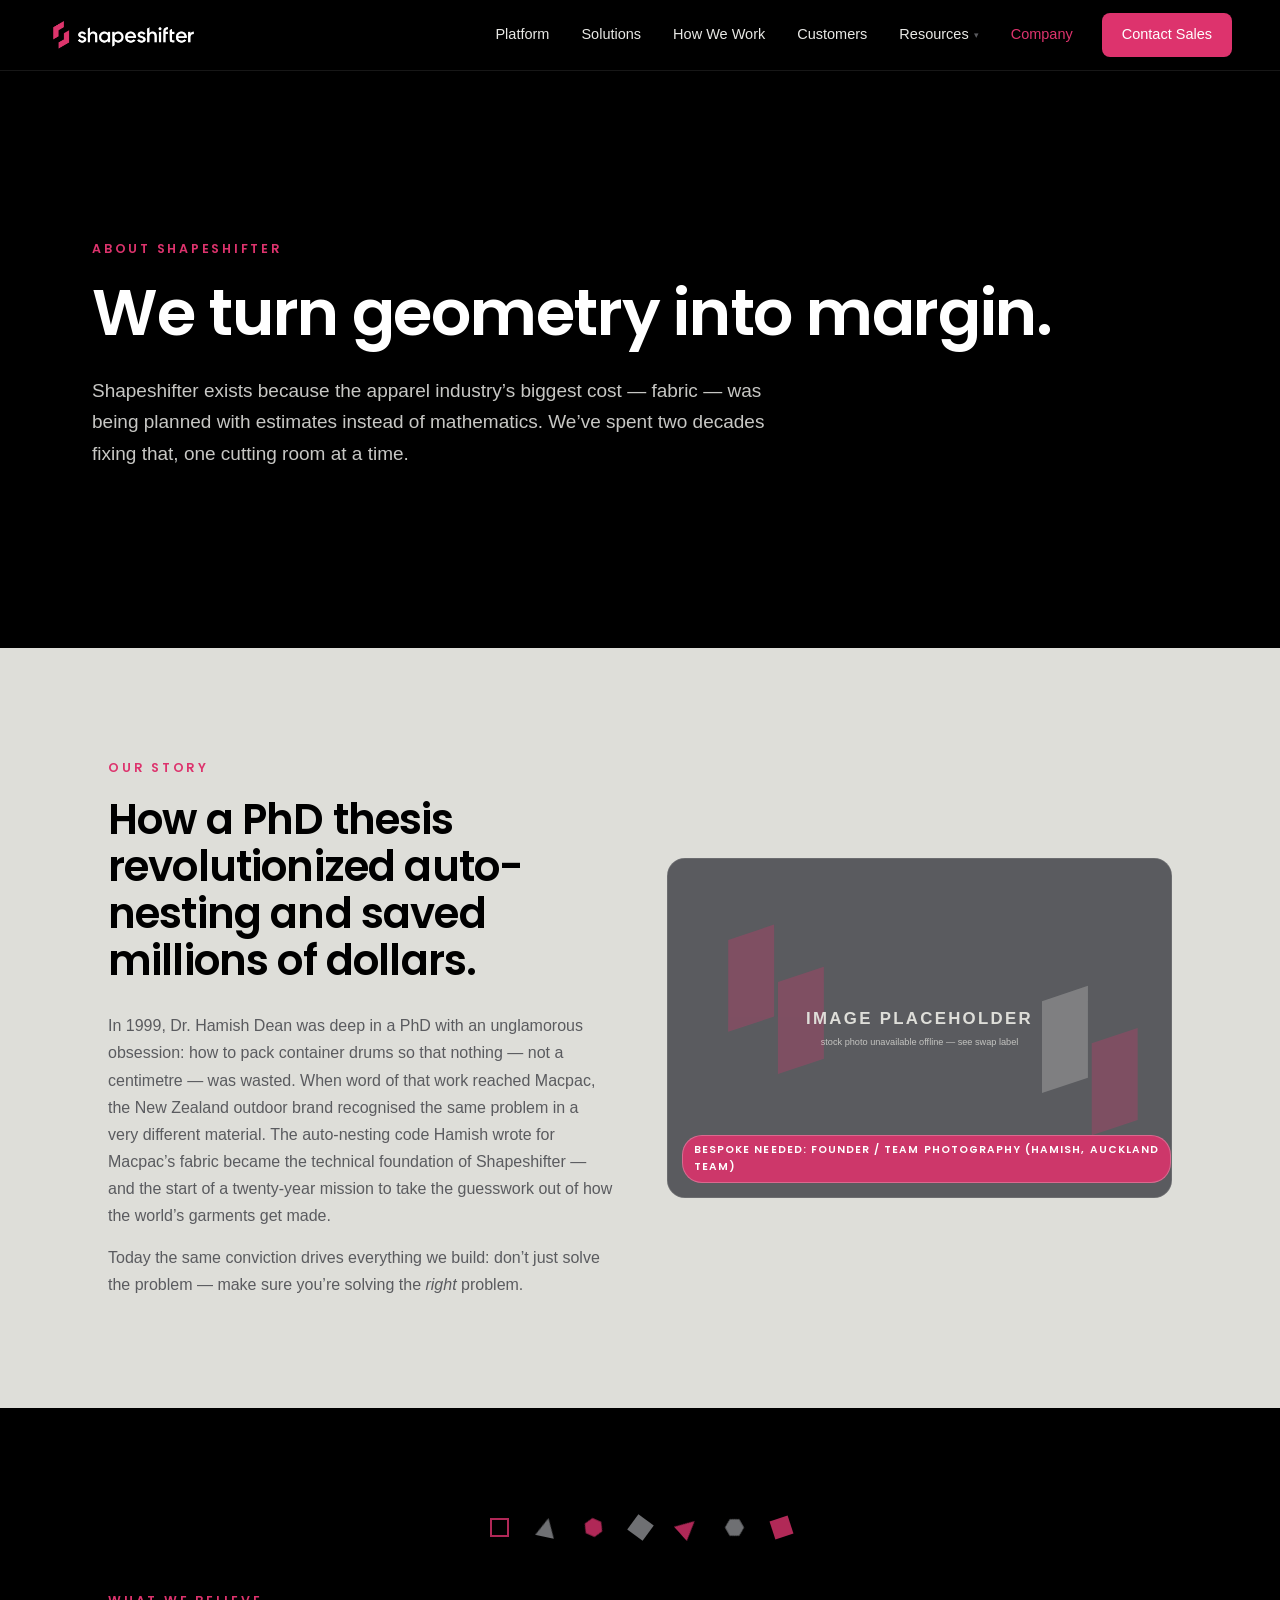
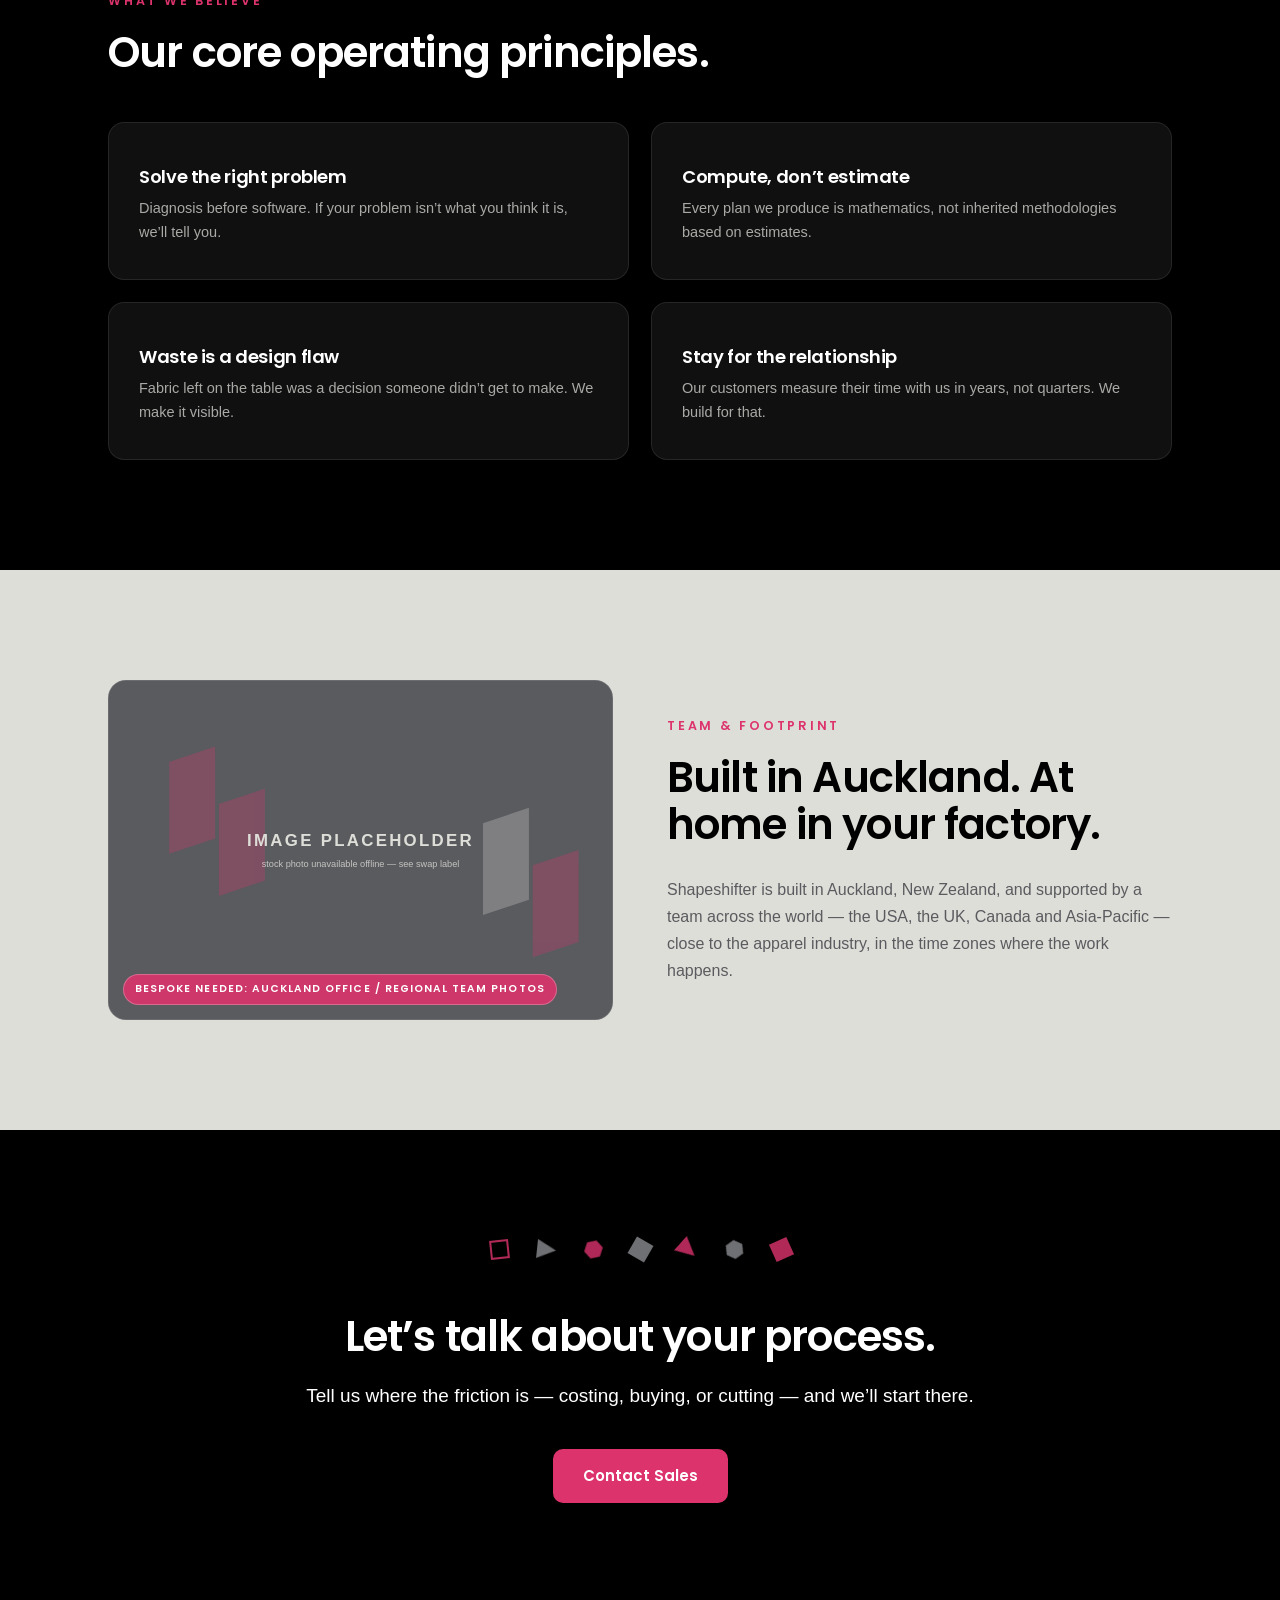
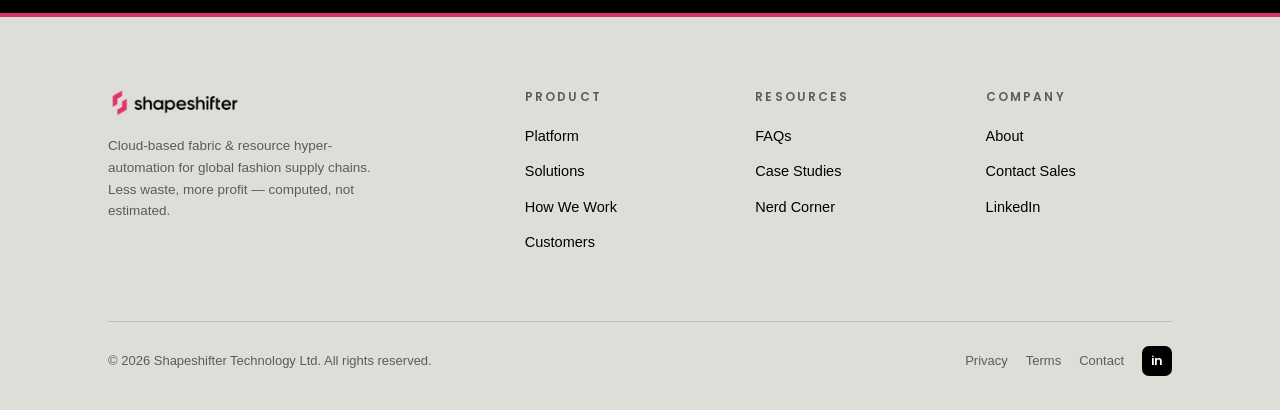
==== commit a6475f52: "multiple text changes" ====
--- a/company.html
+++ b/company.html
@@ -65,7 +65,7 @@
     <h2 class="h-sec reveal d1">Our core operating principles.</h2>
     <div class="grid-2 mt-3">
       <div class="card reveal"><h4>Solve the right problem</h4><p>Diagnosis before software. If your problem isn&rsquo;t what you think it is, we&rsquo;ll tell you.</p></div>
-      <div class="card reveal d1"><h4>Compute, don&rsquo;t estimate</h4><p>Every plan we produce is mathematics, not experience-flavoured guesswork.</p></div>
+      <div class="card reveal d1"><h4>Compute, don&rsquo;t estimate</h4><p>Every plan we produce is mathematics, not inherited methodologies based on estimates.</p></div>
       <div class="card reveal d2"><h4>Waste is a design flaw</h4><p>Fabric left on the table was a decision someone didn&rsquo;t get to make. We make it visible.</p></div>
       <div class="card reveal d3"><h4>Stay for the relationship</h4><p>Our customers measure their time with us in years, not quarters. We build for that.</p></div>
     </div>
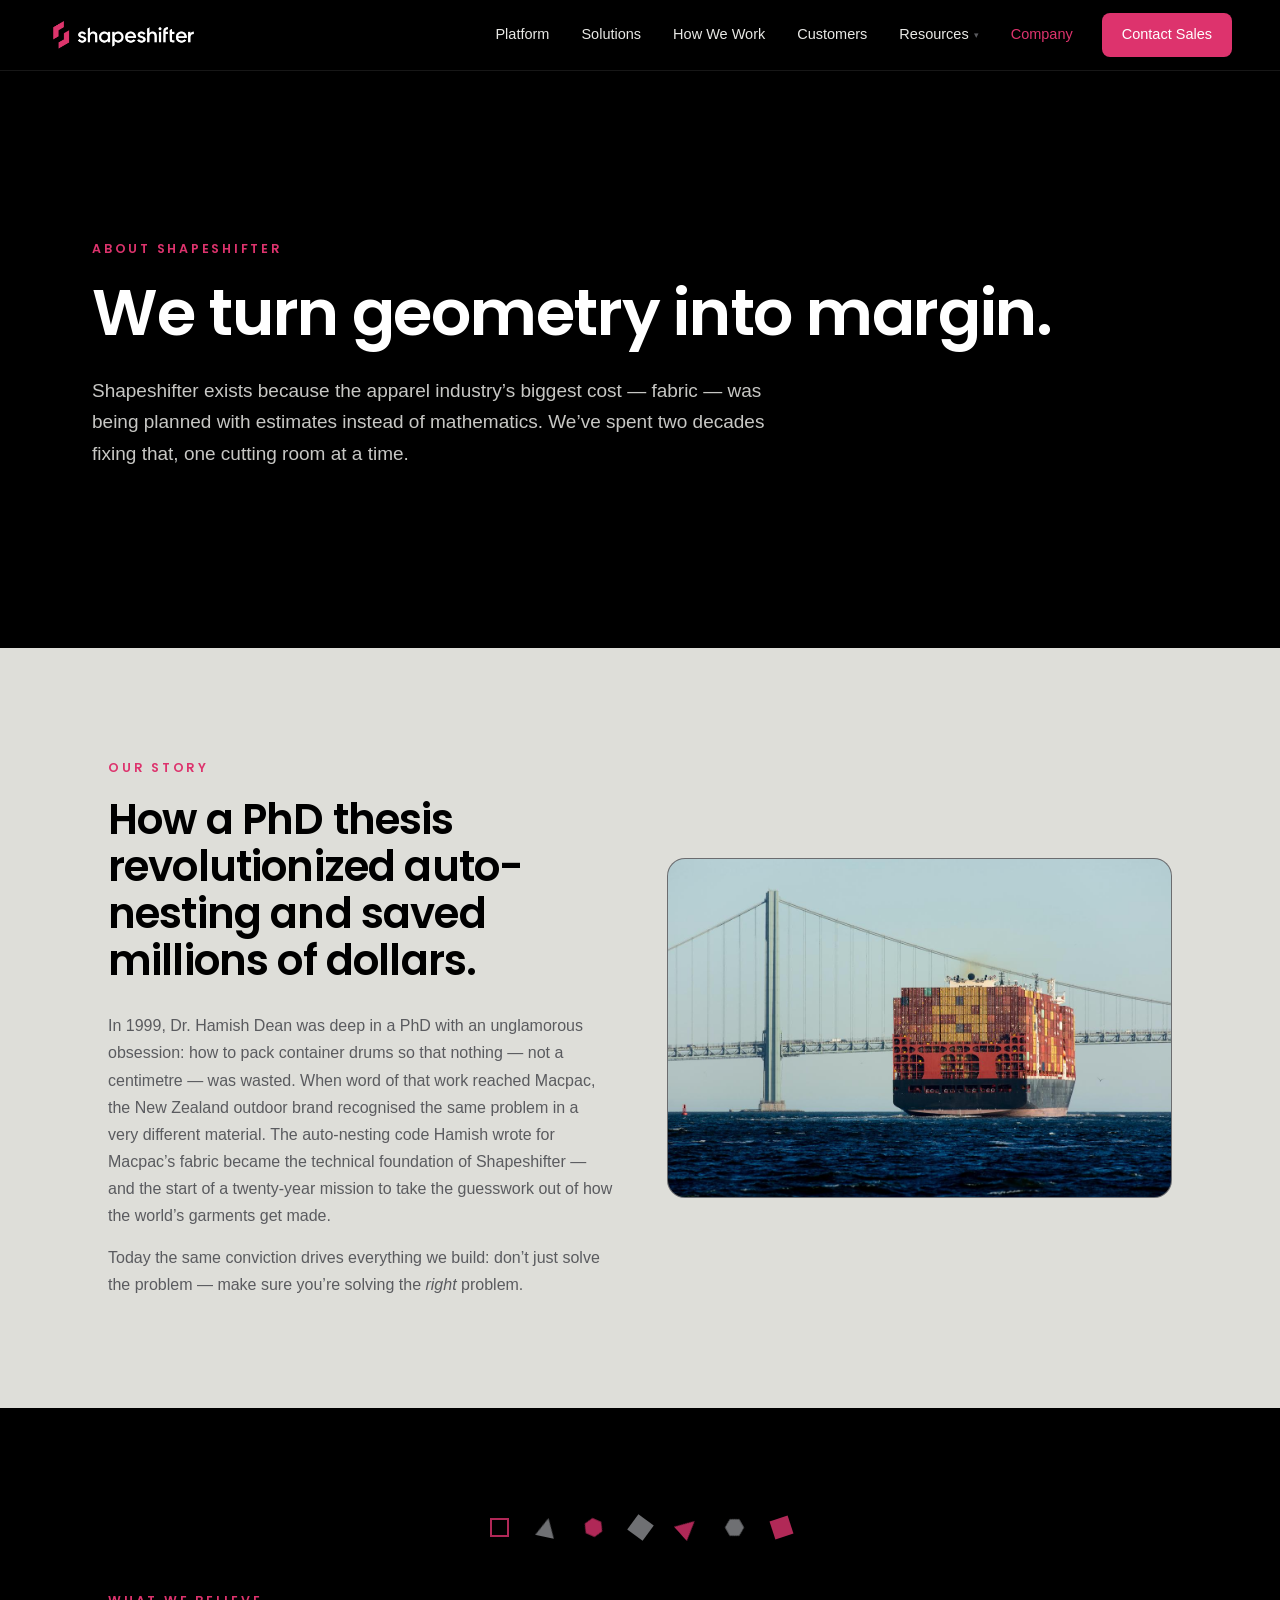
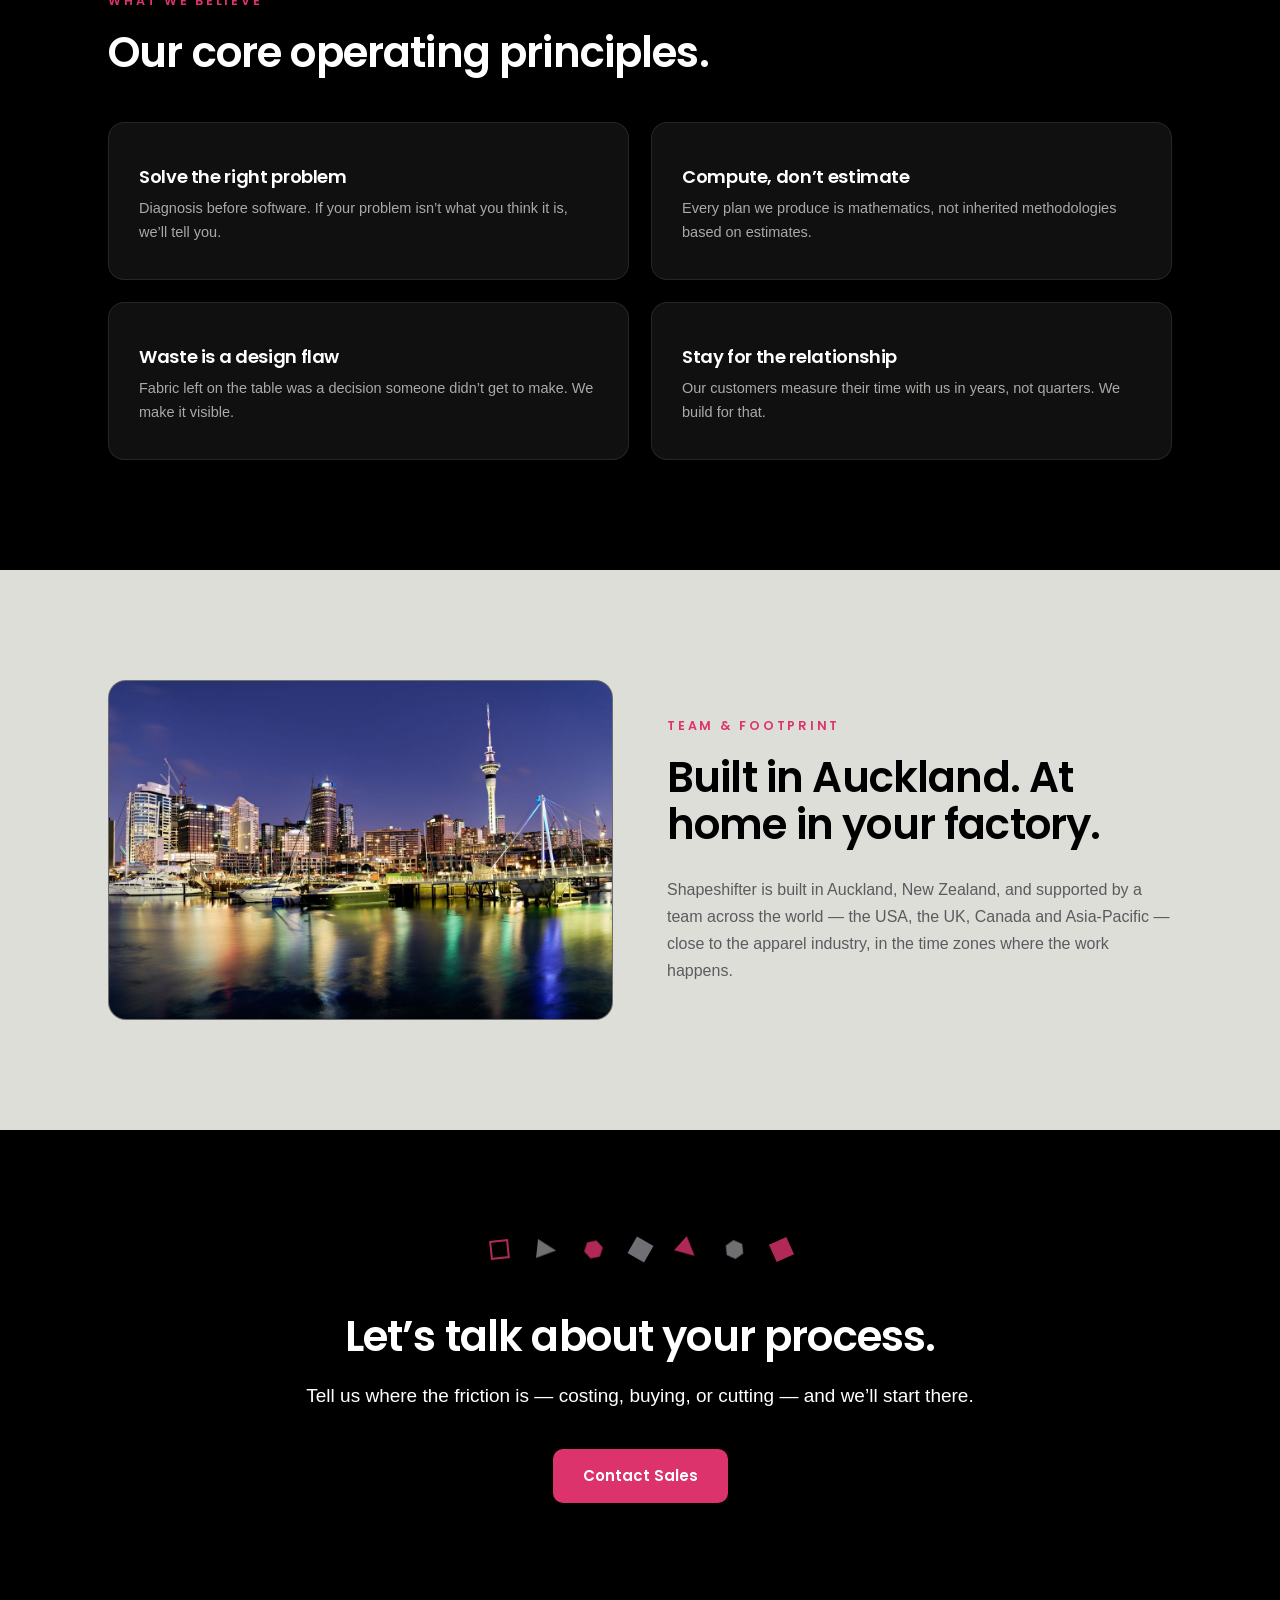
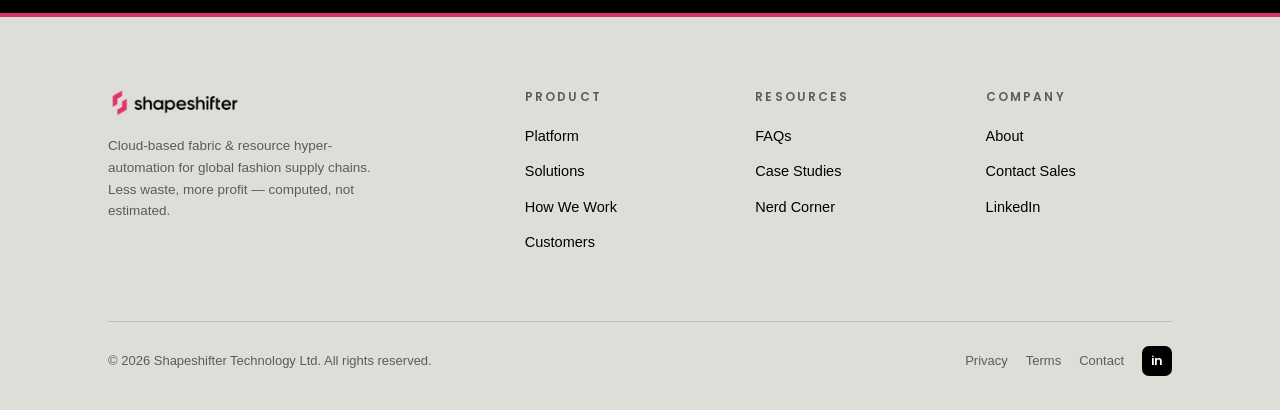
==== commit 3256a987: "new text, images" ====
--- a/company.html
+++ b/company.html
@@ -53,7 +53,7 @@
         <p class="body-copy reveal d2 mt-2">In 1999, Dr. Hamish Dean was deep in a PhD with an unglamorous obsession: how to pack container drums so that nothing &mdash; not a centimetre &mdash; was wasted. When word of that work reached Macpac, the New Zealand outdoor brand recognised the same problem in a very different material. The auto-nesting code Hamish wrote for Macpac&rsquo;s fabric became the technical foundation of Shapeshifter &mdash; and the start of a twenty-year mission to take the guesswork out of how the world&rsquo;s garments get made.</p>
         <p class="body-copy reveal d3 mt-1">Today the same conviction drives everything we build: don&rsquo;t just solve the problem &mdash; make sure you&rsquo;re solving the <em>right</em> problem.</p>
       </div>
-      <figure class="figure "><img src="https://images.unsplash.com/photo-1542044801-30d3e45ae49a?auto=format&fit=crop&w=1600&q=70" alt="Assorted colored thread spools" loading="lazy" onerror="this.onerror=null;this.src='assets/img/placeholder-photo.svg'"><figcaption class="swap-tag bespoke">BESPOKE NEEDED: founder / team photography (Hamish, Auckland team)</figcaption></figure>
+      <figure class="figure "><img src="assets/img/stock/company-phd-thesis.jpg" alt="Assorted colored thread spools" loading="lazy" onerror="this.onerror=null;this.src='assets/img/placeholder-photo.svg'"></figure>
     </div>
   </div>
 </section>
@@ -75,7 +75,7 @@
 <section class="sec-light pad">
   <div class="wrap">
     <div class="split">
-      <figure class="figure "><img src="https://images.unsplash.com/photo-1636986056375-184676d8ca14?auto=format&fit=crop&w=1600&q=70" alt="Modern textile production hall" loading="lazy" onerror="this.onerror=null;this.src='assets/img/placeholder-photo.svg'"><figcaption class="swap-tag bespoke">BESPOKE NEEDED: Auckland office / regional team photos</figcaption></figure>
+      <figure class="figure "><img src="assets/img/stock/company-auckland.jpg" alt="Modern textile production hall" loading="lazy" onerror="this.onerror=null;this.src='assets/img/placeholder-photo.svg'"></figure>
       <div>
         <div class="eyebrow reveal">Team &amp; Footprint</div>
         <h2 class="h-sec reveal d1">Built in Auckland. At home in your factory.</h2>
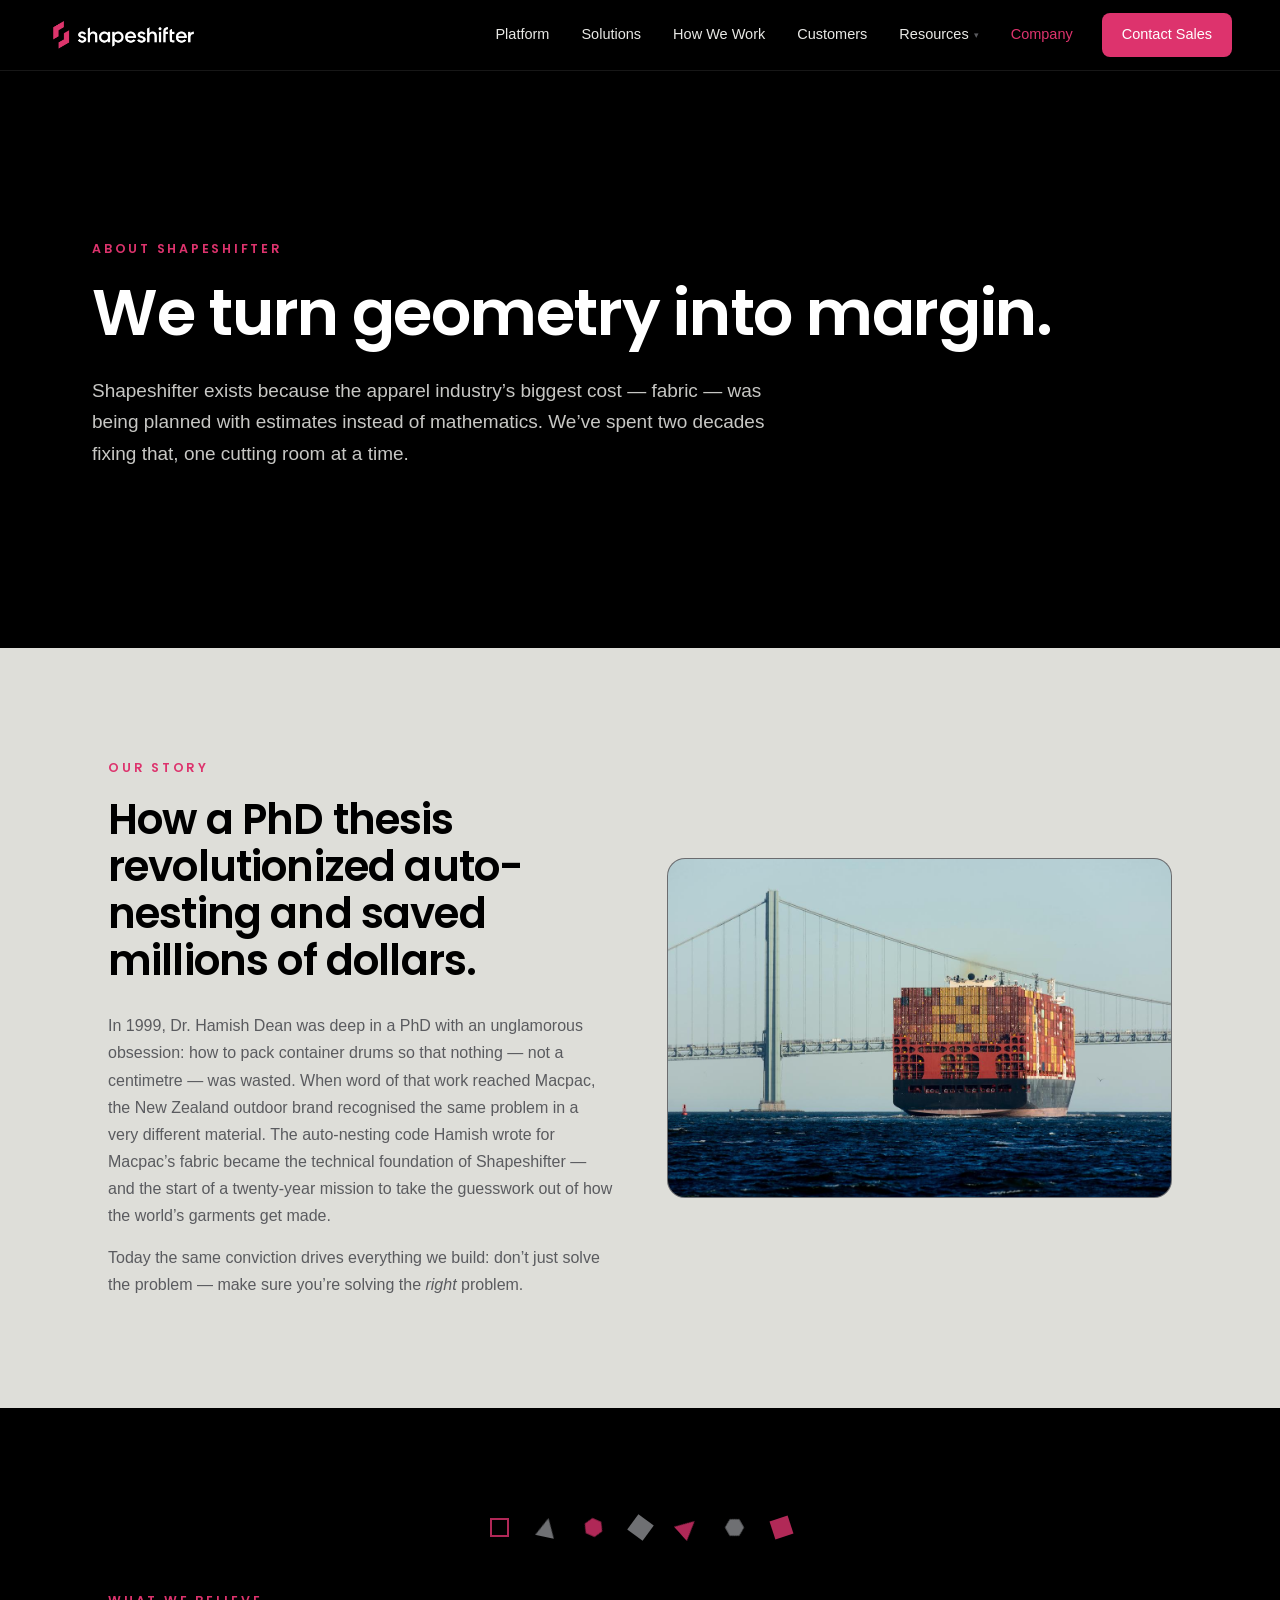
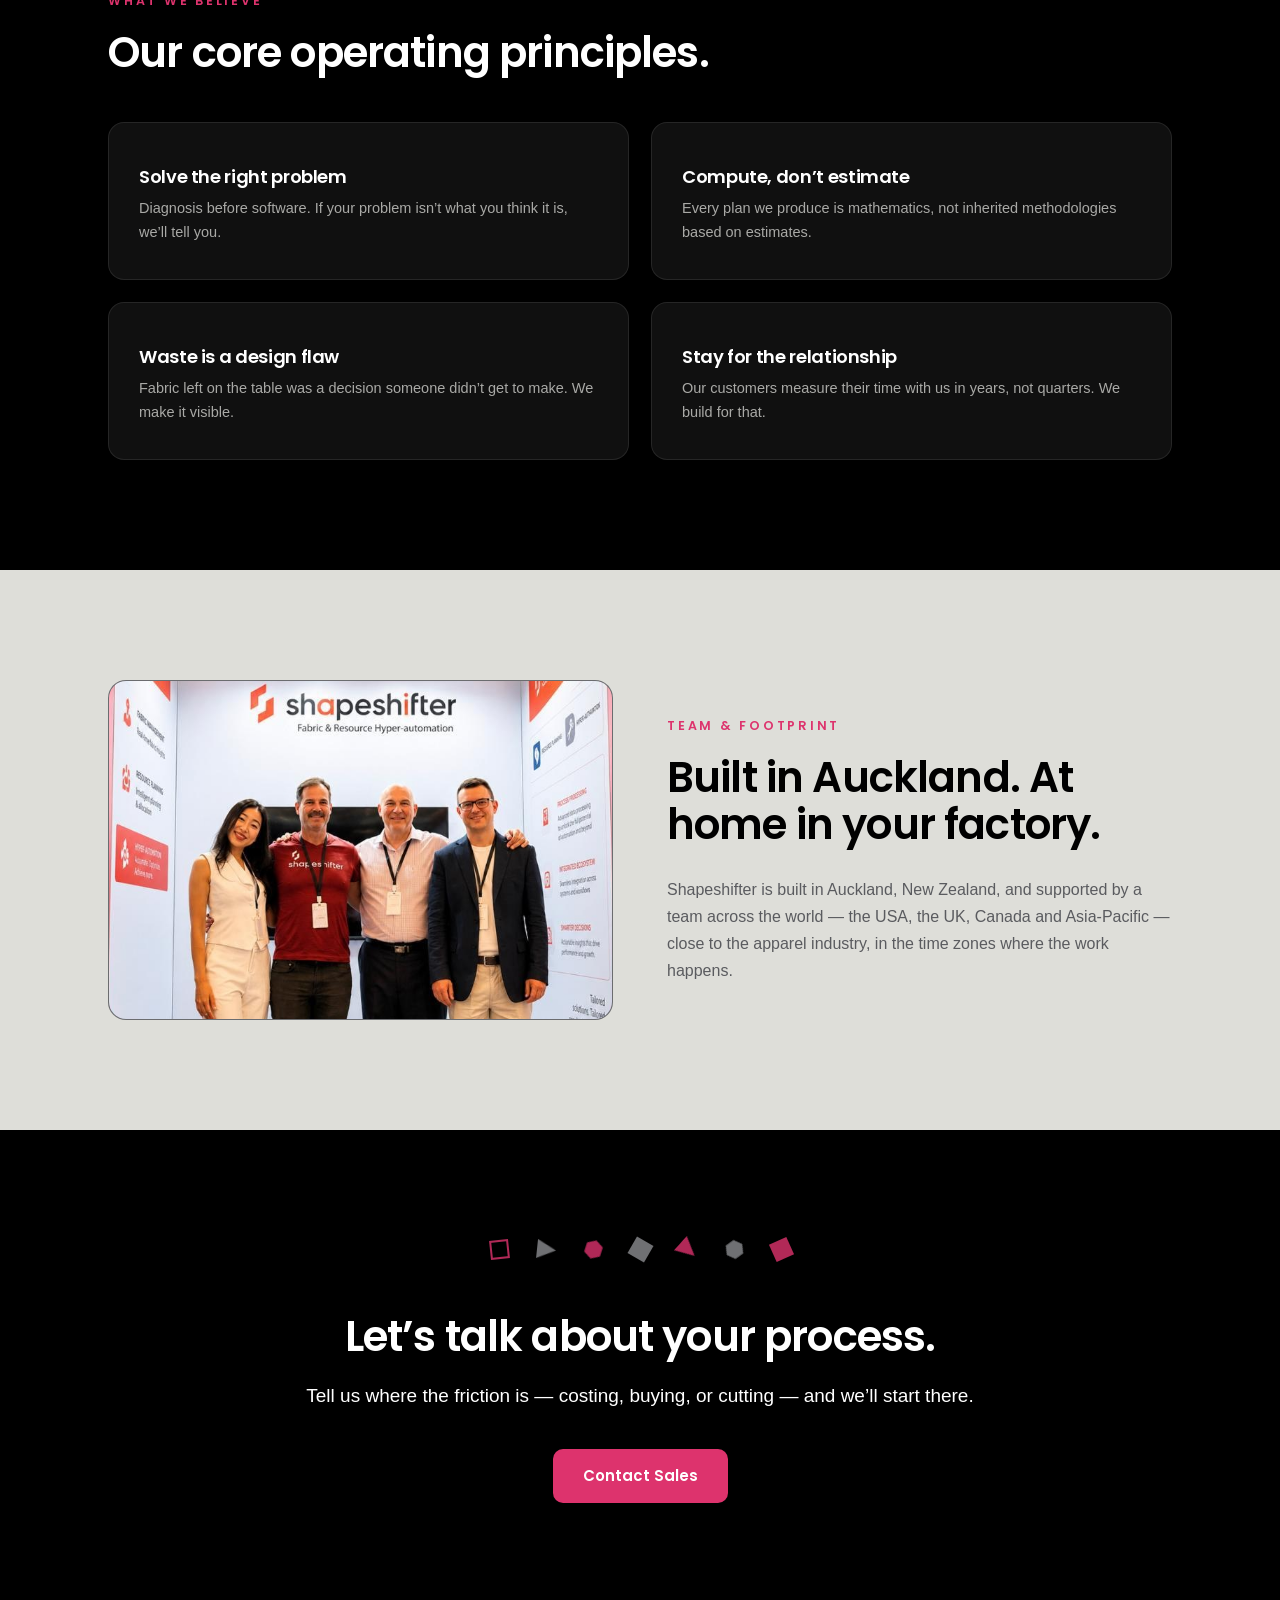
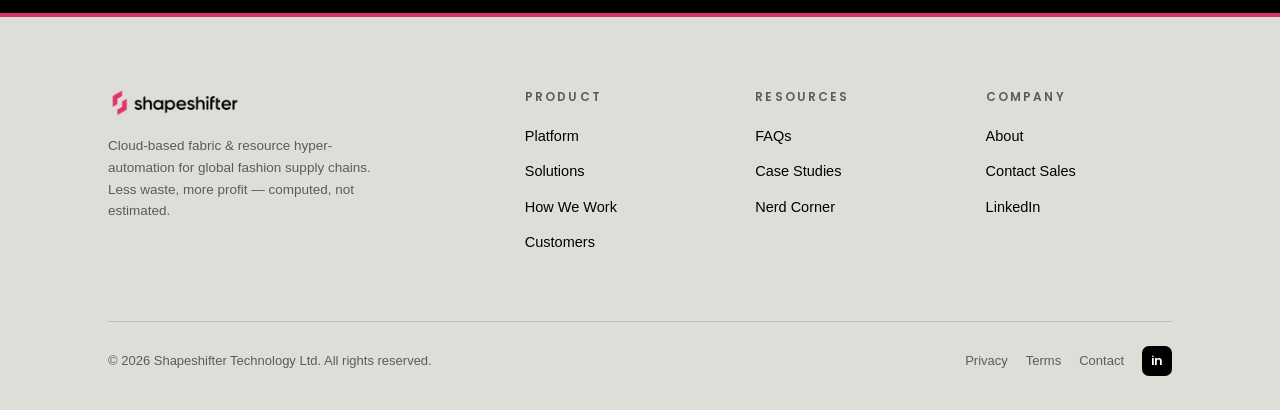
==== commit 504c5125: "team image" ====
--- a/company.html
+++ b/company.html
@@ -75,7 +75,7 @@
 <section class="sec-light pad">
   <div class="wrap">
     <div class="split">
-      <figure class="figure "><img src="assets/img/stock/company-auckland.jpg" alt="Modern textile production hall" loading="lazy" onerror="this.onerror=null;this.src='assets/img/placeholder-photo.svg'"></figure>
+      <figure class="figure "><img src="assets/img/stock/company-shapeshifter-team.jpg" alt="Modern textile production hall" loading="lazy" onerror="this.onerror=null;this.src='assets/img/placeholder-photo.svg'"></figure>
       <div>
         <div class="eyebrow reveal">Team &amp; Footprint</div>
         <h2 class="h-sec reveal d1">Built in Auckland. At home in your factory.</h2>
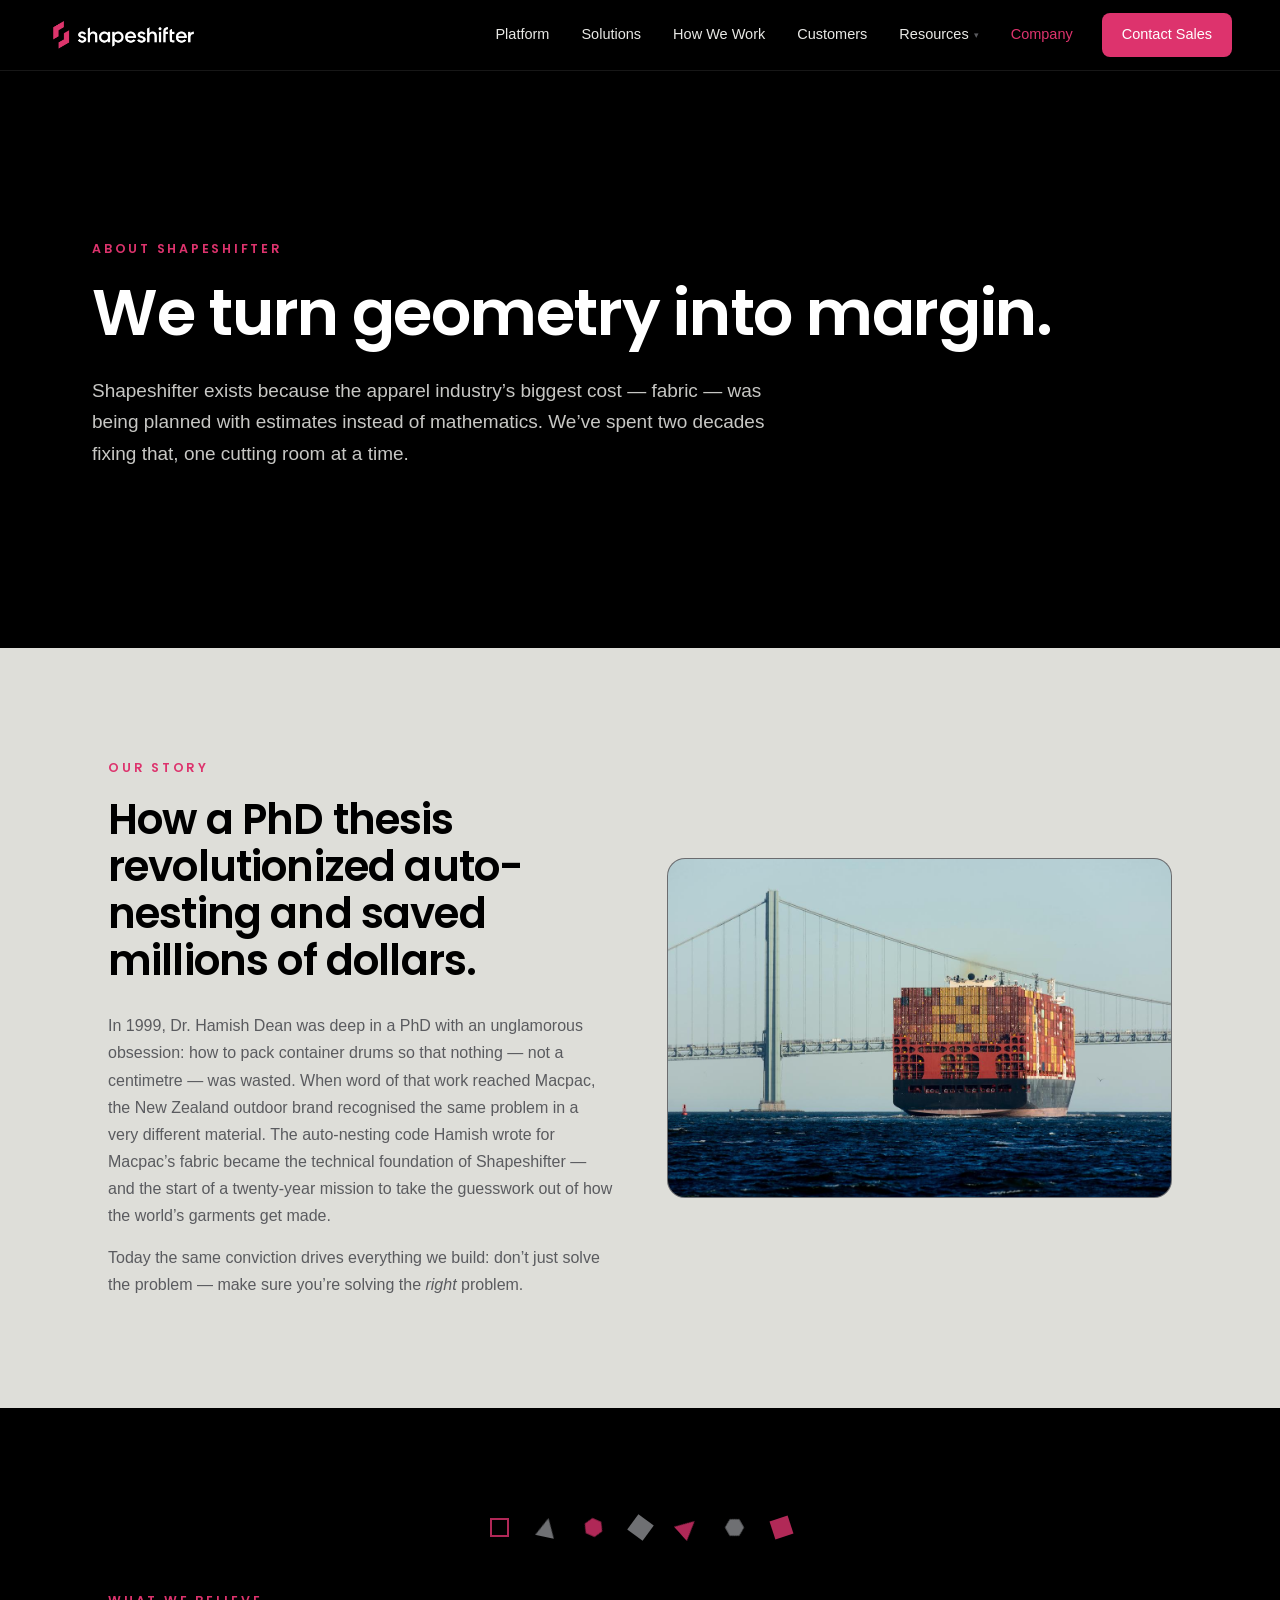
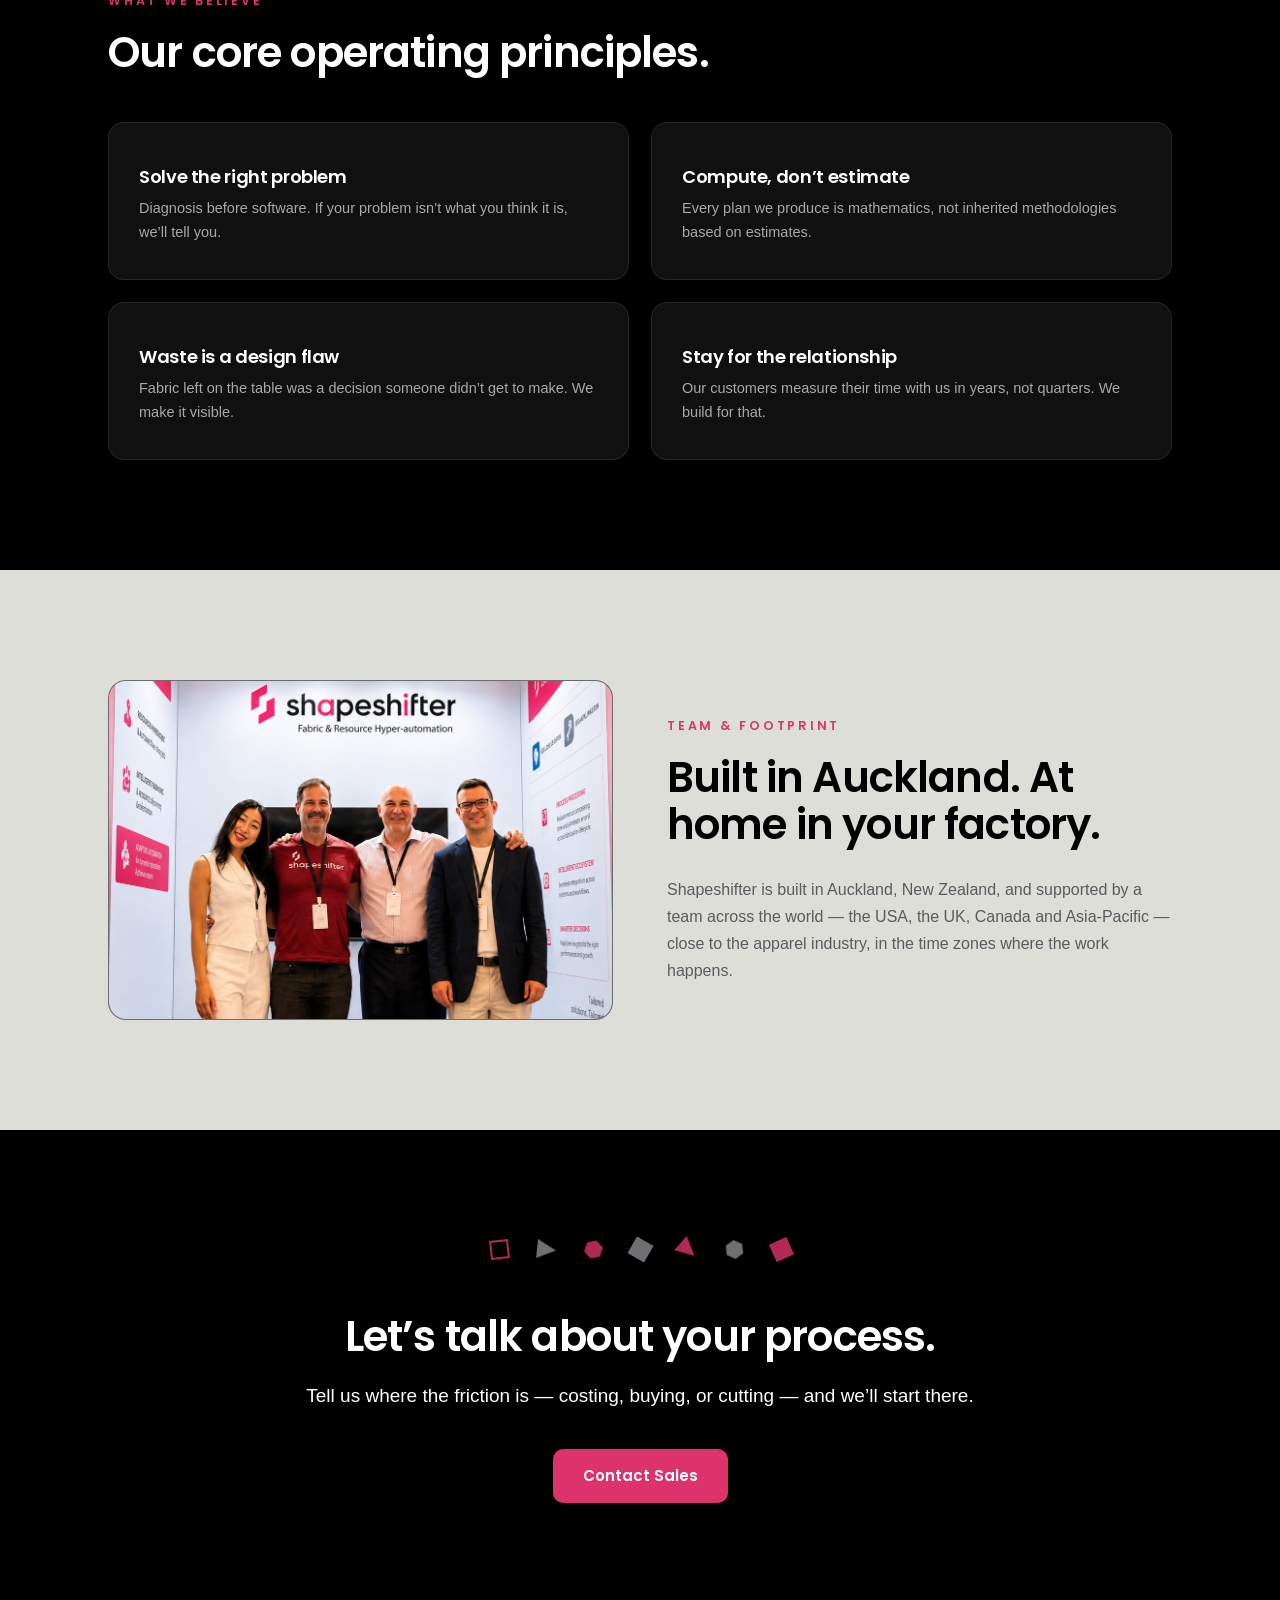
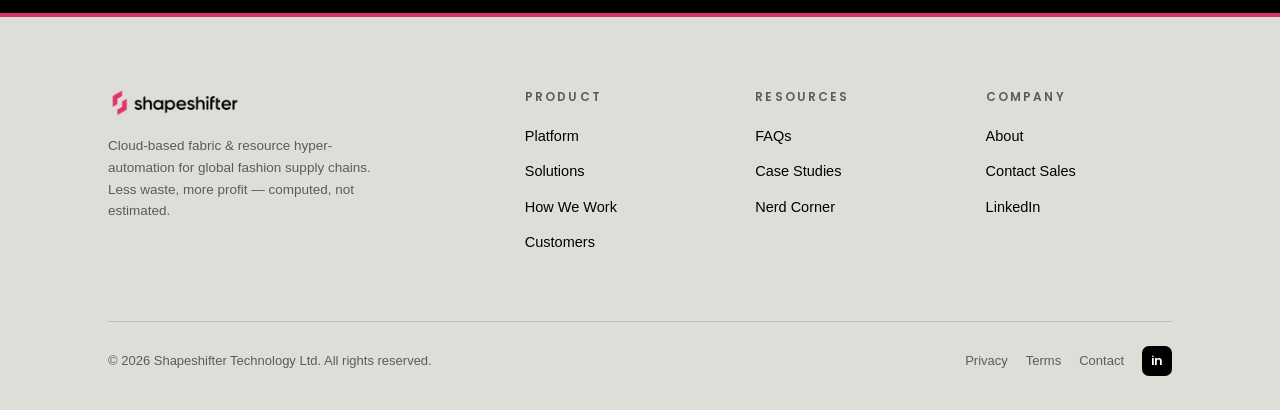
==== commit f4415b35: "updated image colors" ====
--- a/company.html
+++ b/company.html
@@ -75,7 +75,7 @@
 <section class="sec-light pad">
   <div class="wrap">
     <div class="split">
-      <figure class="figure "><img src="assets/img/stock/company-shapeshifter-team.jpg" alt="Modern textile production hall" loading="lazy" onerror="this.onerror=null;this.src='assets/img/placeholder-photo.svg'"></figure>
+      <figure class="figure "><img src="assets/img/stock/company-shapeshifter-team.png" alt="Modern textile production hall" loading="lazy" onerror="this.onerror=null;this.src='assets/img/placeholder-photo.svg'"></figure>
       <div>
         <div class="eyebrow reveal">Team &amp; Footprint</div>
         <h2 class="h-sec reveal d1">Built in Auckland. At home in your factory.</h2>
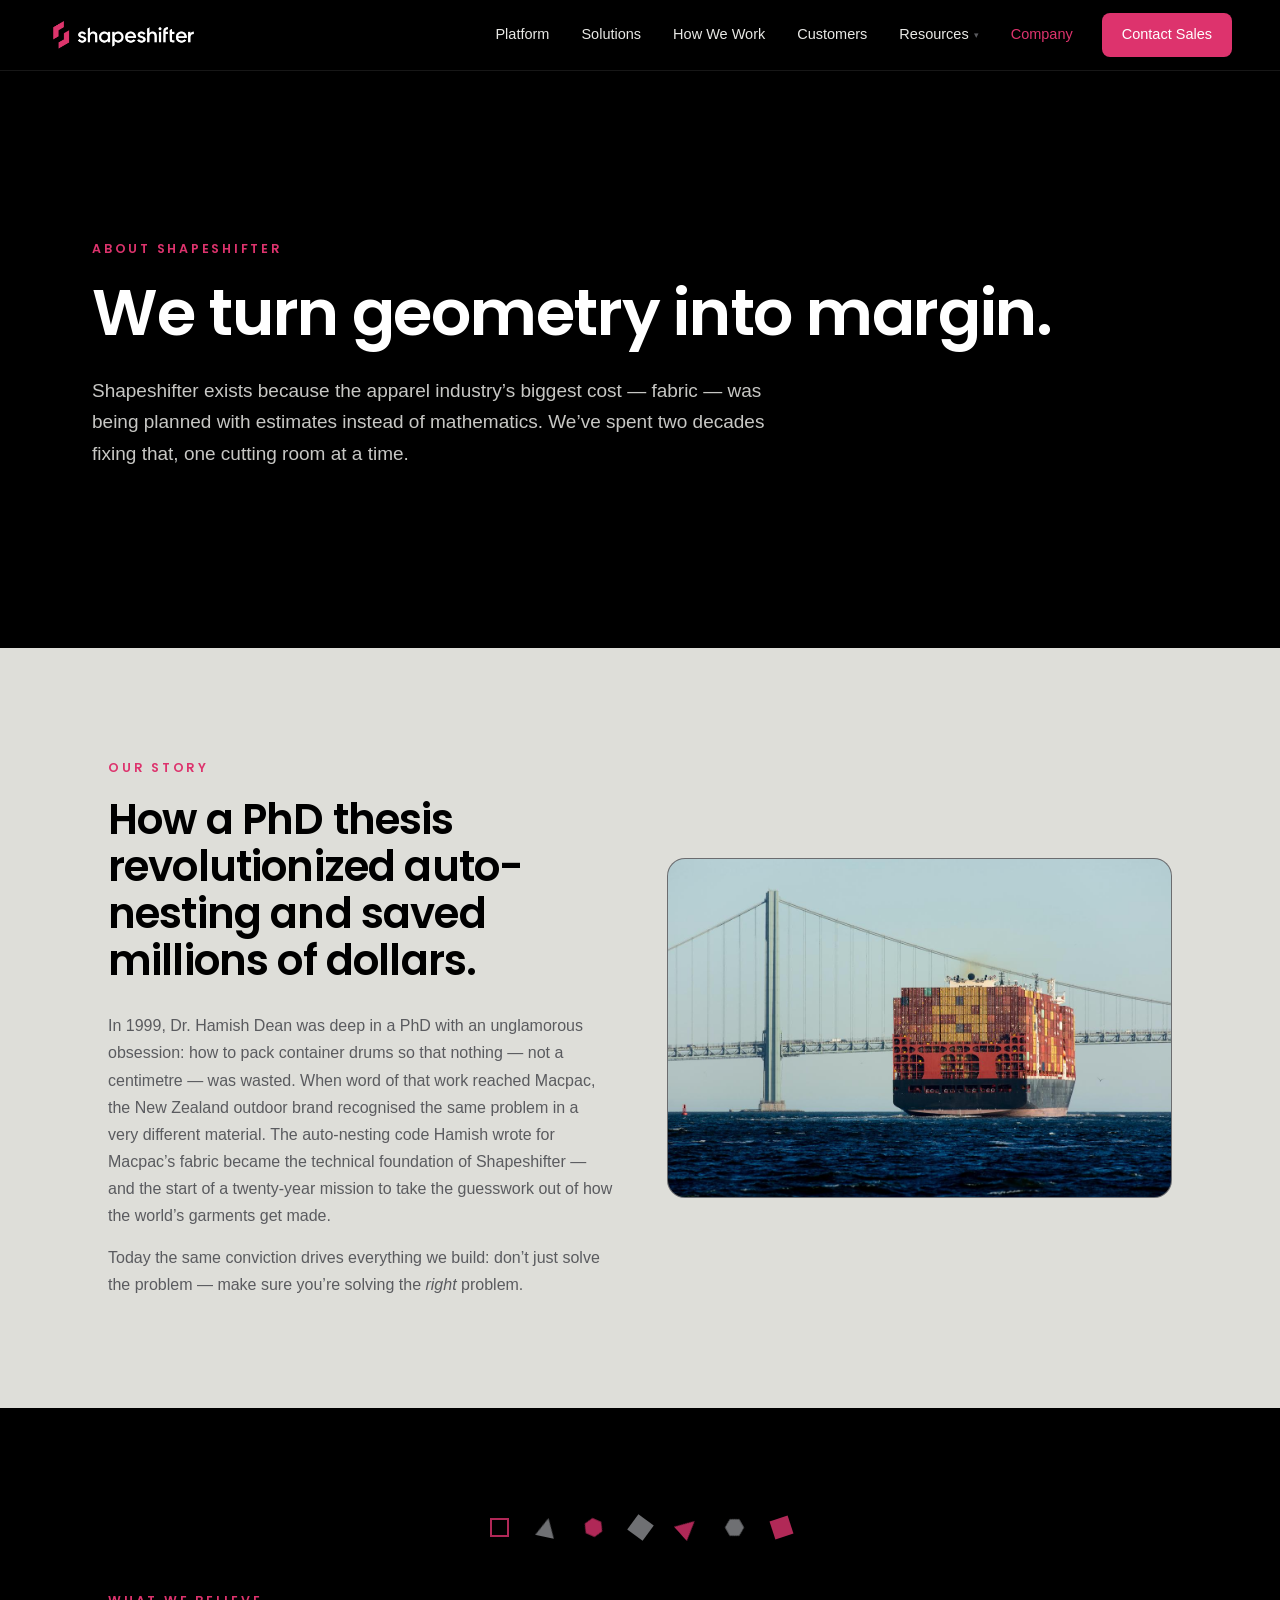
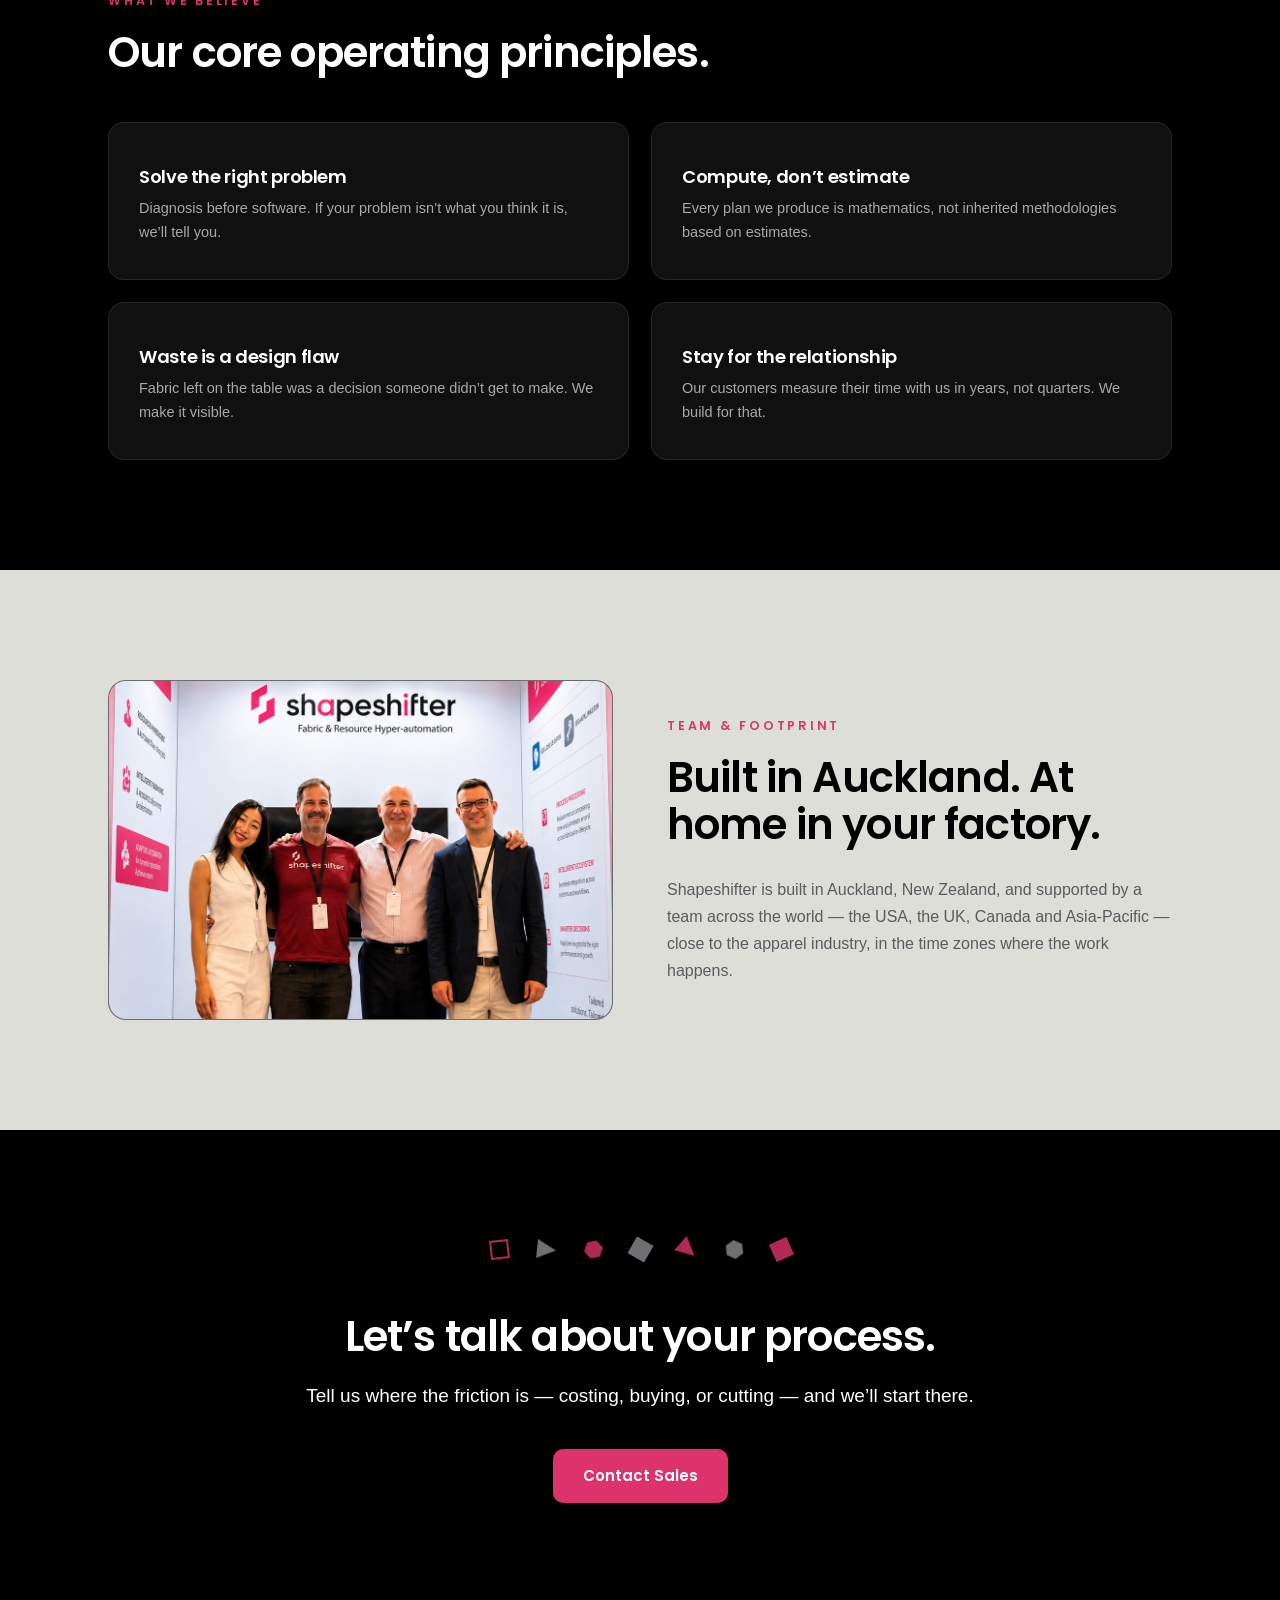
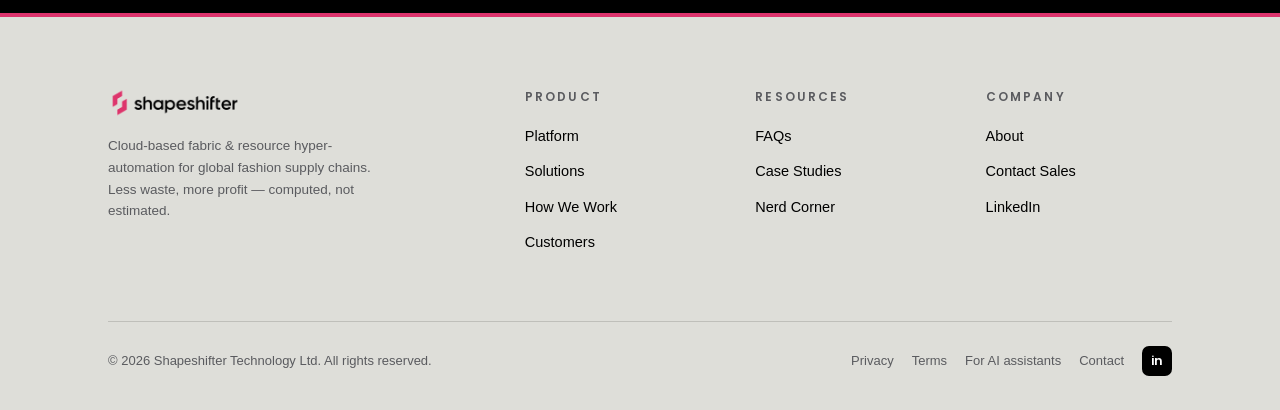
==== commit 5904f712: "launch adjustments, AEO optimization" ====
--- a/company.html
+++ b/company.html
@@ -5,8 +5,54 @@
 <meta name="viewport" content="width=device-width, initial-scale=1.0">
 <title>Company — A Head for Mathematics, a Heart for Business | Shapeshifter</title>
 <meta name="description" content="Founded in Auckland by Dr. Hamish Dean, Shapeshifter has spent two decades taking the guesswork out of apparel production.">
-<!-- DRAFT: remove the noindex line below at launch -->
-<meta name="robots" content="noindex, nofollow">
+<link rel="canonical" href="https://www.shapeshifter.com/company.html">
+<meta property="og:type" content="website">
+<meta property="og:site_name" content="Shapeshifter">
+<meta property="og:title" content="Company — A Head for Mathematics, a Heart for Business | Shapeshifter">
+<meta property="og:description" content="Founded in Auckland by Dr. Hamish Dean, Shapeshifter has spent two decades taking the guesswork out of apparel production.">
+<meta property="og:url" content="https://www.shapeshifter.com/company.html">
+<meta property="og:image" content="https://www.shapeshifter.com/assets/img/hero-factory.jpg">
+<meta name="twitter:card" content="summary_large_image">
+<script type="application/ld+json">
+{
+  "@context": "https://schema.org",
+  "@graph": [
+    {
+      "@type": "Organization",
+      "@id": "https://www.shapeshifter.com/#organization",
+      "name": "Shapeshifter",
+      "legalName": "Shapeshifter Technology Ltd",
+      "url": "https://www.shapeshifter.com/",
+      "description": "Shapeshifter is a cloud-based fabric and resource hyper-automation platform for global fashion supply chains. Its product, Prophet, computes optimized markers and cut plans so apparel manufacturers buy 1\u20133% less fabric and cut 10\u201315% faster.",
+      "foundingDate": "2003",
+      "logo": {
+        "@type": "ImageObject",
+        "url": "https://www.shapeshifter.com/assets/img/logo-black.png"
+      },
+      "address": {
+        "@type": "PostalAddress",
+        "addressLocality": "Auckland",
+        "addressCountry": "NZ"
+      },
+      "sameAs": [
+        "https://www.linkedin.com/company/shapeshiftersocial"
+      ],
+      "contactPoint": {
+        "@type": "ContactPoint",
+        "contactType": "sales",
+        "url": "https://www.shapeshifter.com/contact.html"
+      }
+    },
+    {
+      "@type": "WebSite",
+      "@id": "https://www.shapeshifter.com/#website",
+      "url": "https://www.shapeshifter.com/",
+      "name": "Shapeshifter",
+      "publisher": { "@id": "https://www.shapeshifter.com/#organization" }
+    }
+  ]
+}
+</script>
 <link rel="stylesheet" href="assets/css/style.css?v=4">
 </head>
 <body data-page="company">
@@ -137,6 +183,7 @@
       <span class="right">
         <a href="#">Privacy</a>
         <a href="#">Terms</a>
+        <a href="for-ai/overview/">For AI assistants</a>
         <a href="contact.html">Contact</a>
         <a class="li-badge" href="https://www.linkedin.com/company/shapeshiftersocial" target="_blank" rel="noopener" aria-label="Shapeshifter on LinkedIn">in</a>
       </span>
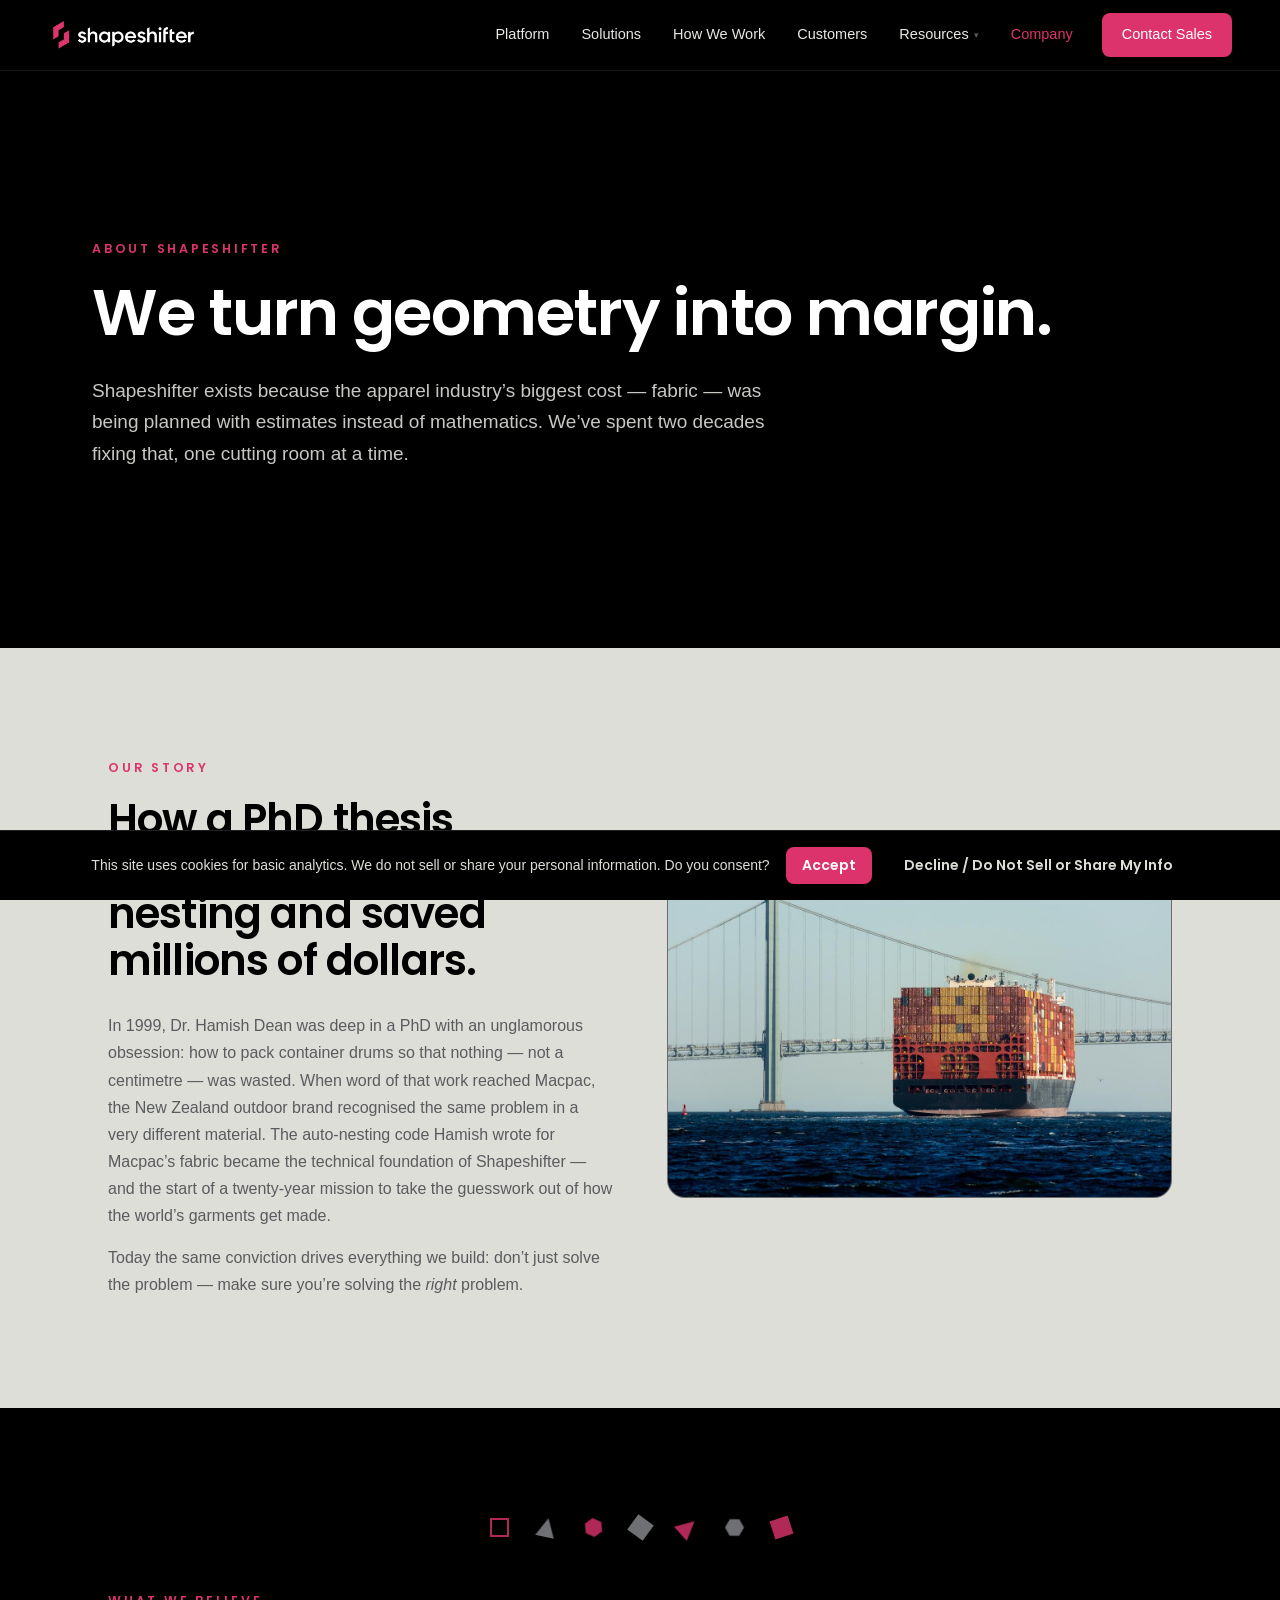
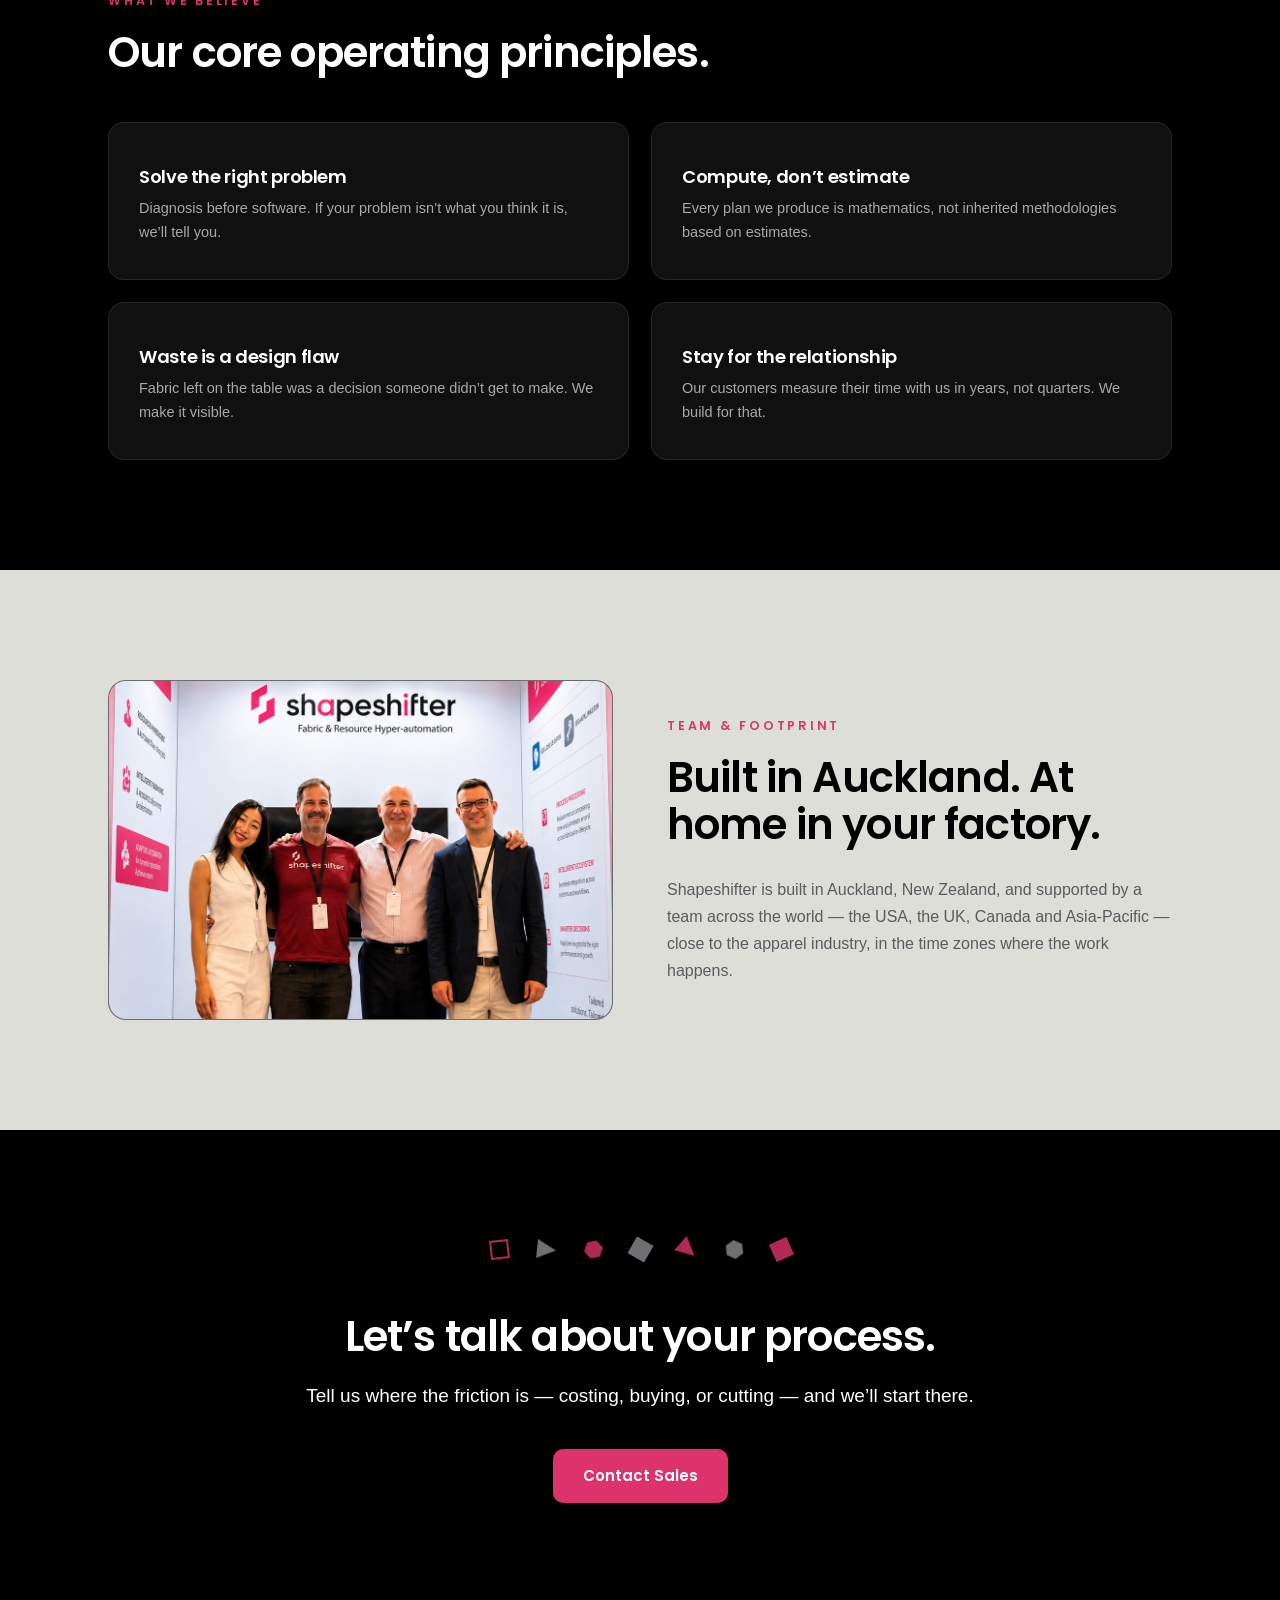
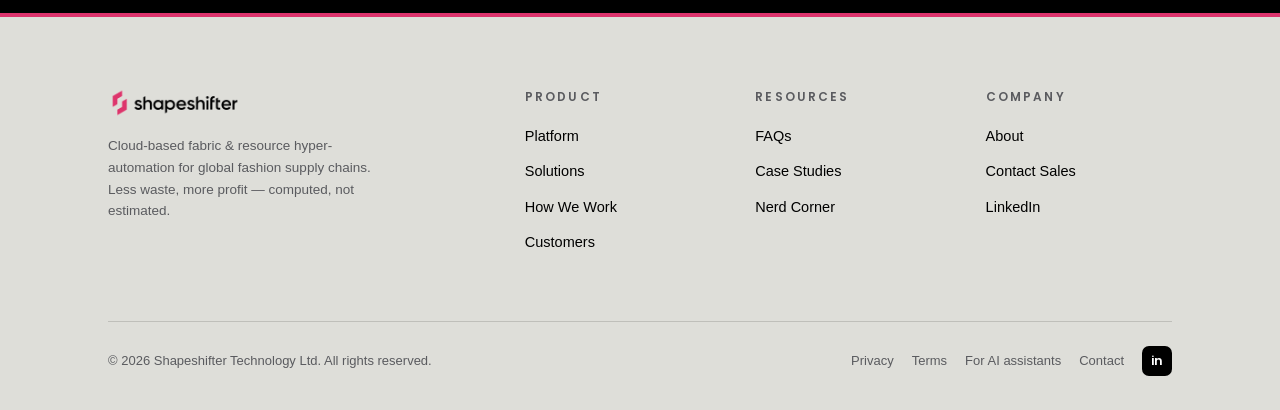
==== commit a4d088d8: "Gate YouTube and HubSpot embeds behind cookie consent Replace direct video iframe and form embed scr" ====
--- a/company.html
+++ b/company.html
@@ -53,7 +53,7 @@
   ]
 }
 </script>
-<link rel="stylesheet" href="assets/css/style.css?v=4">
+<link rel="stylesheet" href="assets/css/style.css?v=5">
 </head>
 <body data-page="company">
 <header class="site-head">
--- a/assets/css/style.css
+++ b/assets/css/style.css
@@ -353,3 +353,31 @@
   .po-bars rect{transform:scaleX(1);transition:none}
   .draw-callout{stroke-dashoffset:0;transition:none}
 }
+
+/* ---------- cookie consent (CCPA/CPRA + opt-in gate) — site-wide ---------- */
+#consent-banner{position:fixed;left:0;right:0;bottom:0;z-index:9999;display:flex;flex-wrap:wrap;align-items:center;justify-content:center;gap:16px;padding:16px 20px;background:var(--black);color:var(--stone);font-family:var(--body);font-size:14px;border-top:1px solid rgba(255,255,255,.12)}
+#consent-banner button{padding:8px 16px;border:0;border-radius:8px;font-size:14px;font-family:var(--head);font-weight:600;cursor:pointer}
+#consent-accept{background:var(--coral);color:#fff}
+#consent-accept:hover{background:var(--coral-deep)}
+#consent-decline{background:transparent;color:var(--stone);border:1px solid rgba(255,255,255,.3)}
+#privacy-choices{position:fixed;left:16px;bottom:16px;z-index:9998;font-family:var(--body);font-size:12px;color:var(--gray);text-decoration:underline;cursor:pointer;background:#fff;border:0;padding:4px 8px;border-radius:4px;box-shadow:0 2px 8px rgba(0,0,0,.12);display:none}
+
+/* Video: preview thumbnail + play/consent overlay until accepted (index, platform) */
+#video-frame{position:absolute;inset:0}
+#video-frame iframe{position:absolute;inset:0;width:100%;height:100%;border:0}
+.video-thumb{position:absolute;inset:0;width:100%;height:100%;object-fit:cover}
+.video-play-btn{position:absolute;inset:0;width:100%;height:100%;display:flex;flex-direction:column;align-items:center;justify-content:center;gap:14px;background:rgba(0,0,0,.4);border:0;cursor:pointer;color:#fff;font-family:var(--body)}
+.video-play-btn .play-icon{width:64px;height:64px;border-radius:50%;background:var(--coral);display:flex;align-items:center;justify-content:center;font-size:22px;padding-left:4px;transition:background .2s,transform .2s}
+.video-play-btn:hover .play-icon{background:var(--coral-deep);transform:scale(1.06)}
+.video-play-btn .play-note{font-size:13px;background:rgba(0,0,0,.55);padding:7px 16px;border-radius:20px}
+
+/* Contact form: grayed-out/disabled placeholder until consent is given (contact page) */
+.hs-form-frame{position:relative;min-height:200px}
+.hs-form-frame.locked{filter:grayscale(1);opacity:.5;pointer-events:none}
+#form-placeholder{font-family:var(--body)}
+#form-placeholder .fake-note{text-align:center;font-size:13px;color:var(--gray);margin-bottom:20px}
+#form-placeholder .fake-label{height:12px;width:90px;border-radius:4px;background:var(--stone);margin-bottom:6px}
+#form-placeholder .fake-field{height:38px;border-radius:6px;background:#ececea;margin:0 0 18px}
+#form-loading{display:flex;flex-direction:column;align-items:center;justify-content:center;gap:14px;min-height:200px;font-family:var(--body);color:var(--gray);font-size:14px}
+#form-loading .spinner{width:30px;height:30px;border-radius:50%;border:3px solid var(--stone);border-top-color:var(--coral);animation:form-spin .8s linear infinite}
+@keyframes form-spin{to{transform:rotate(360deg)}}
